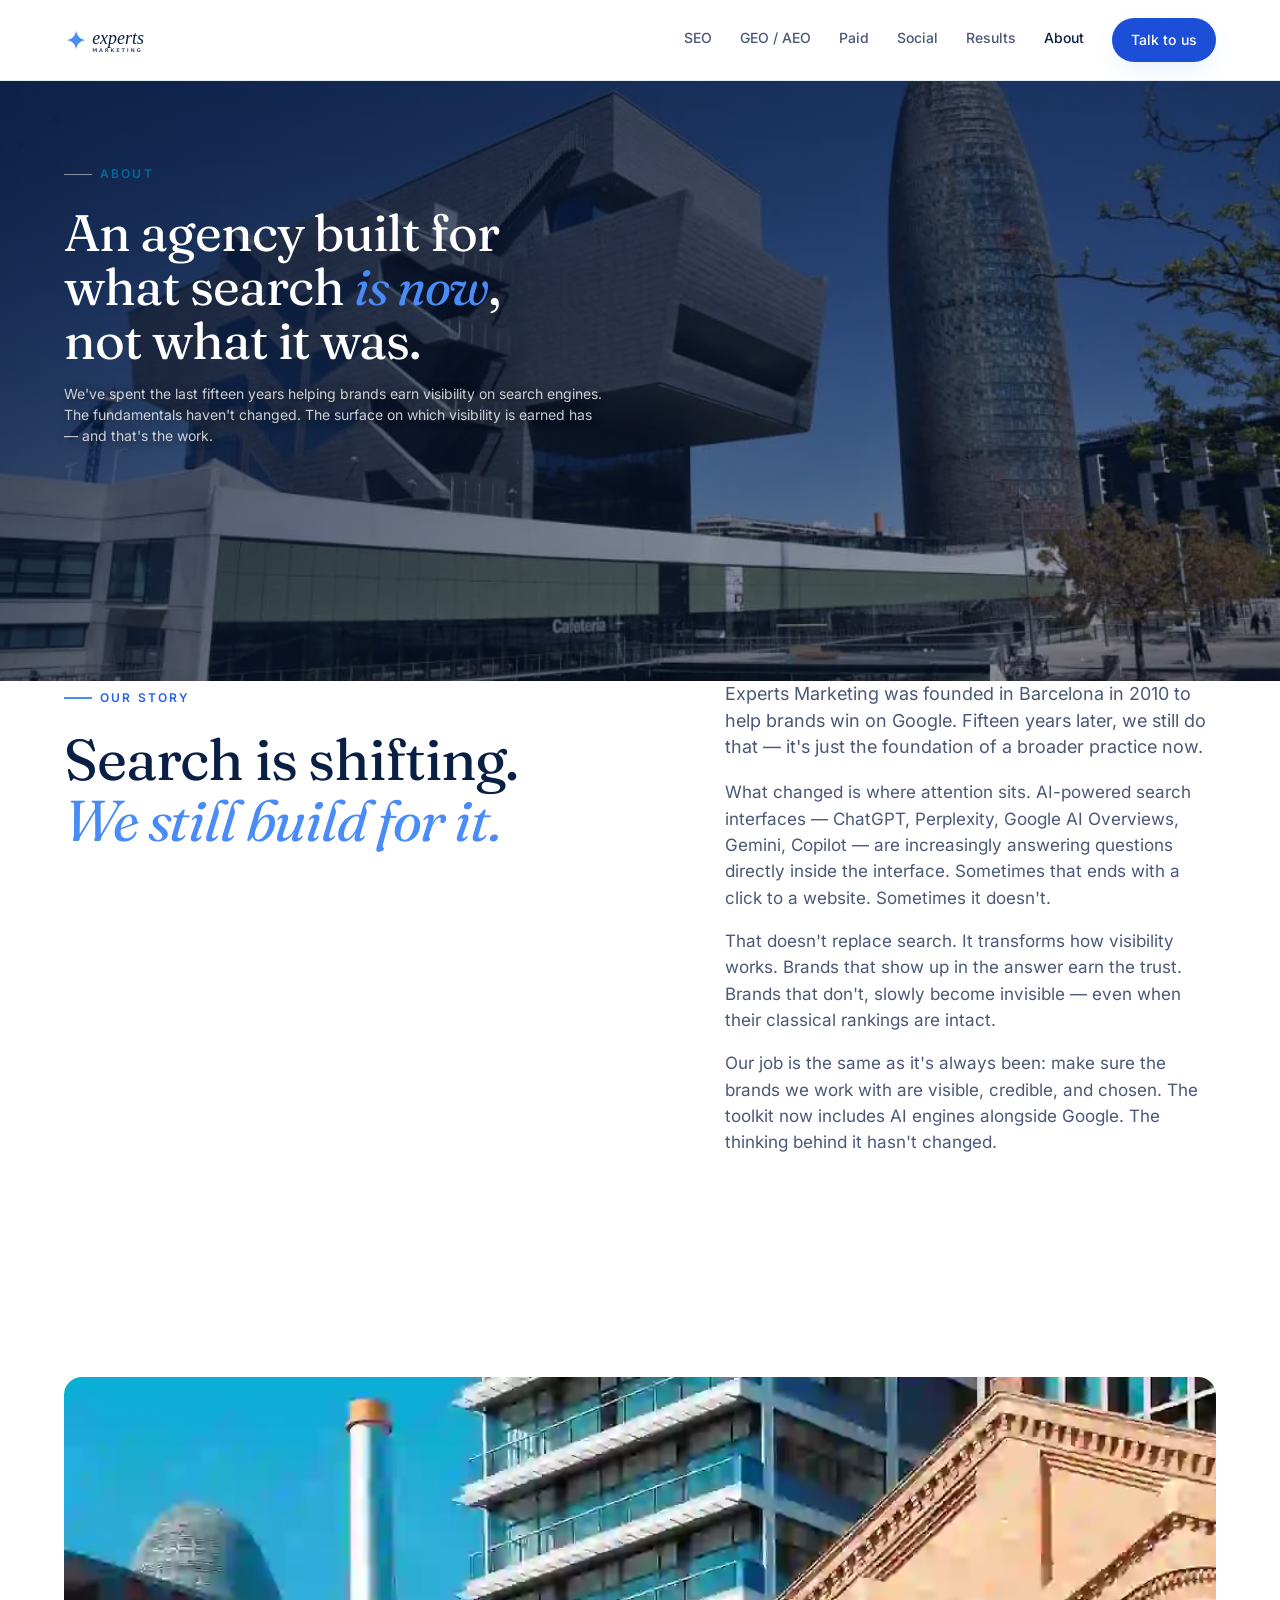
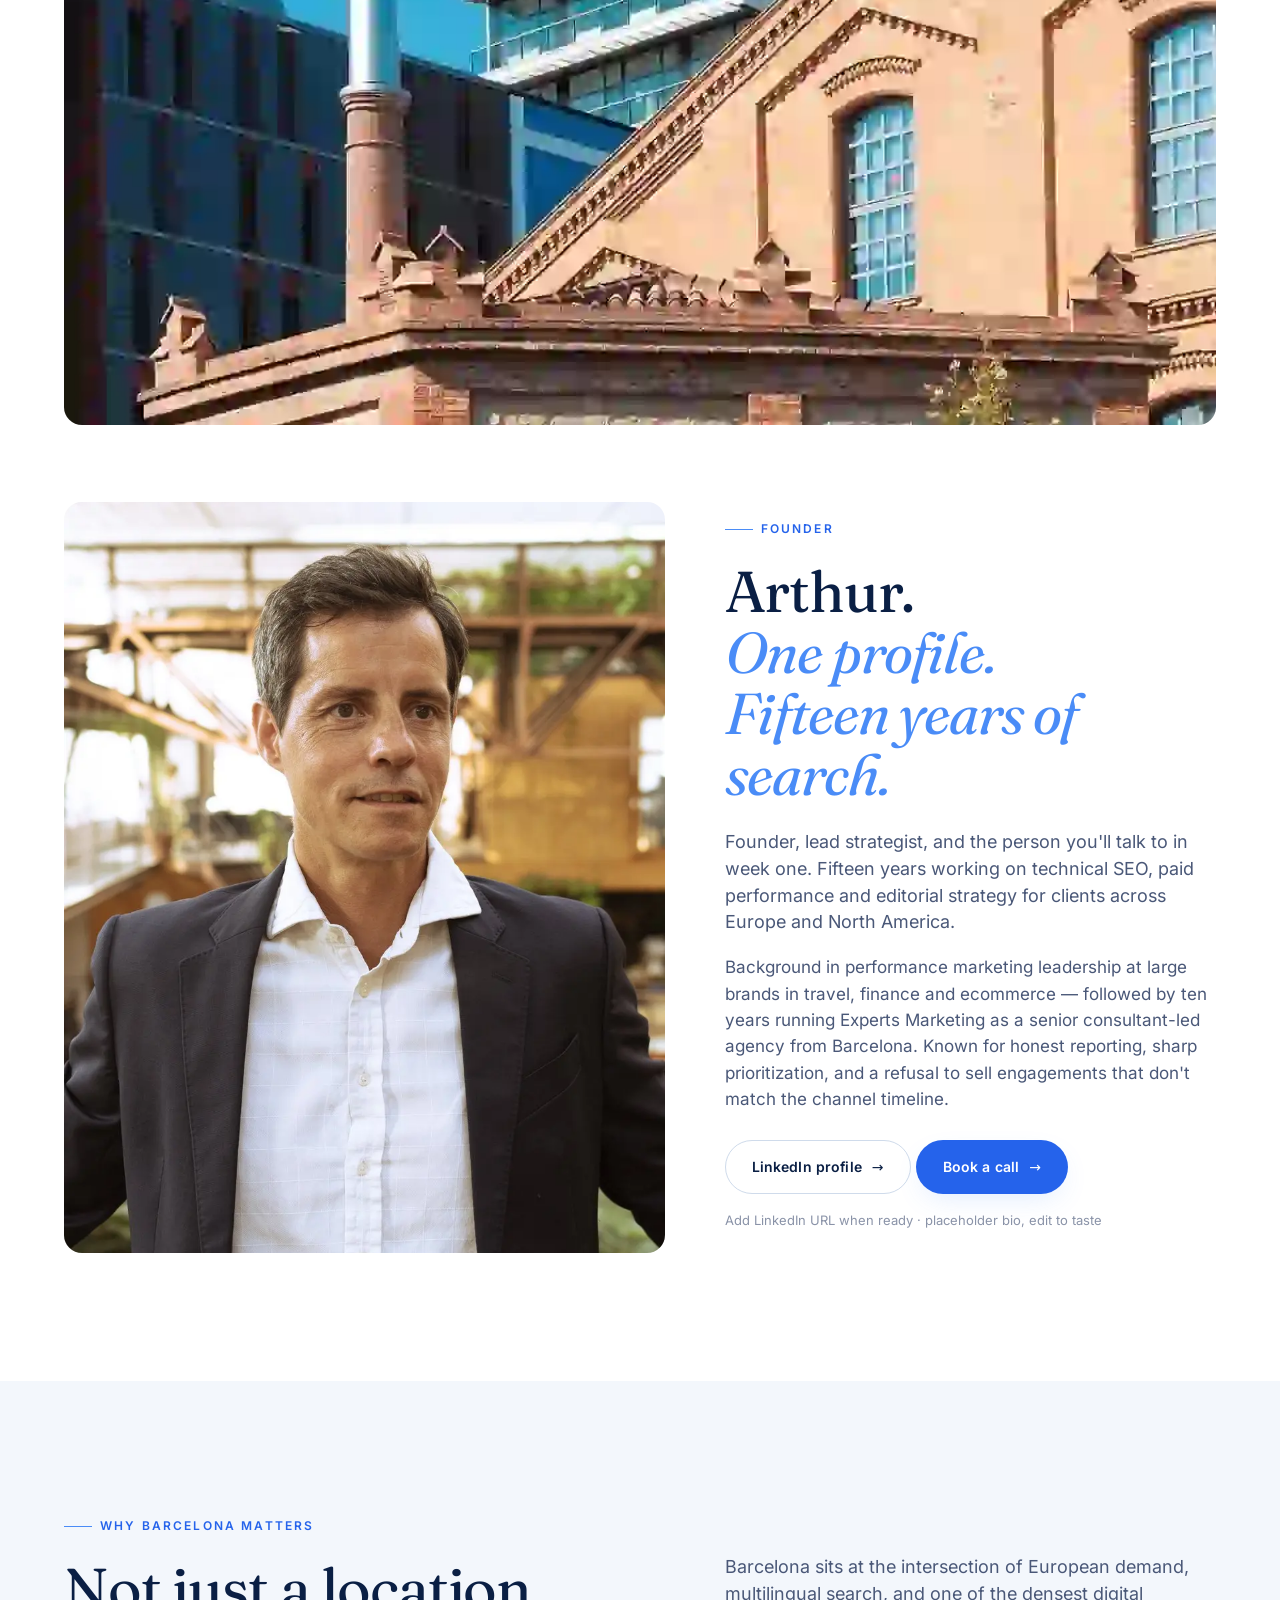
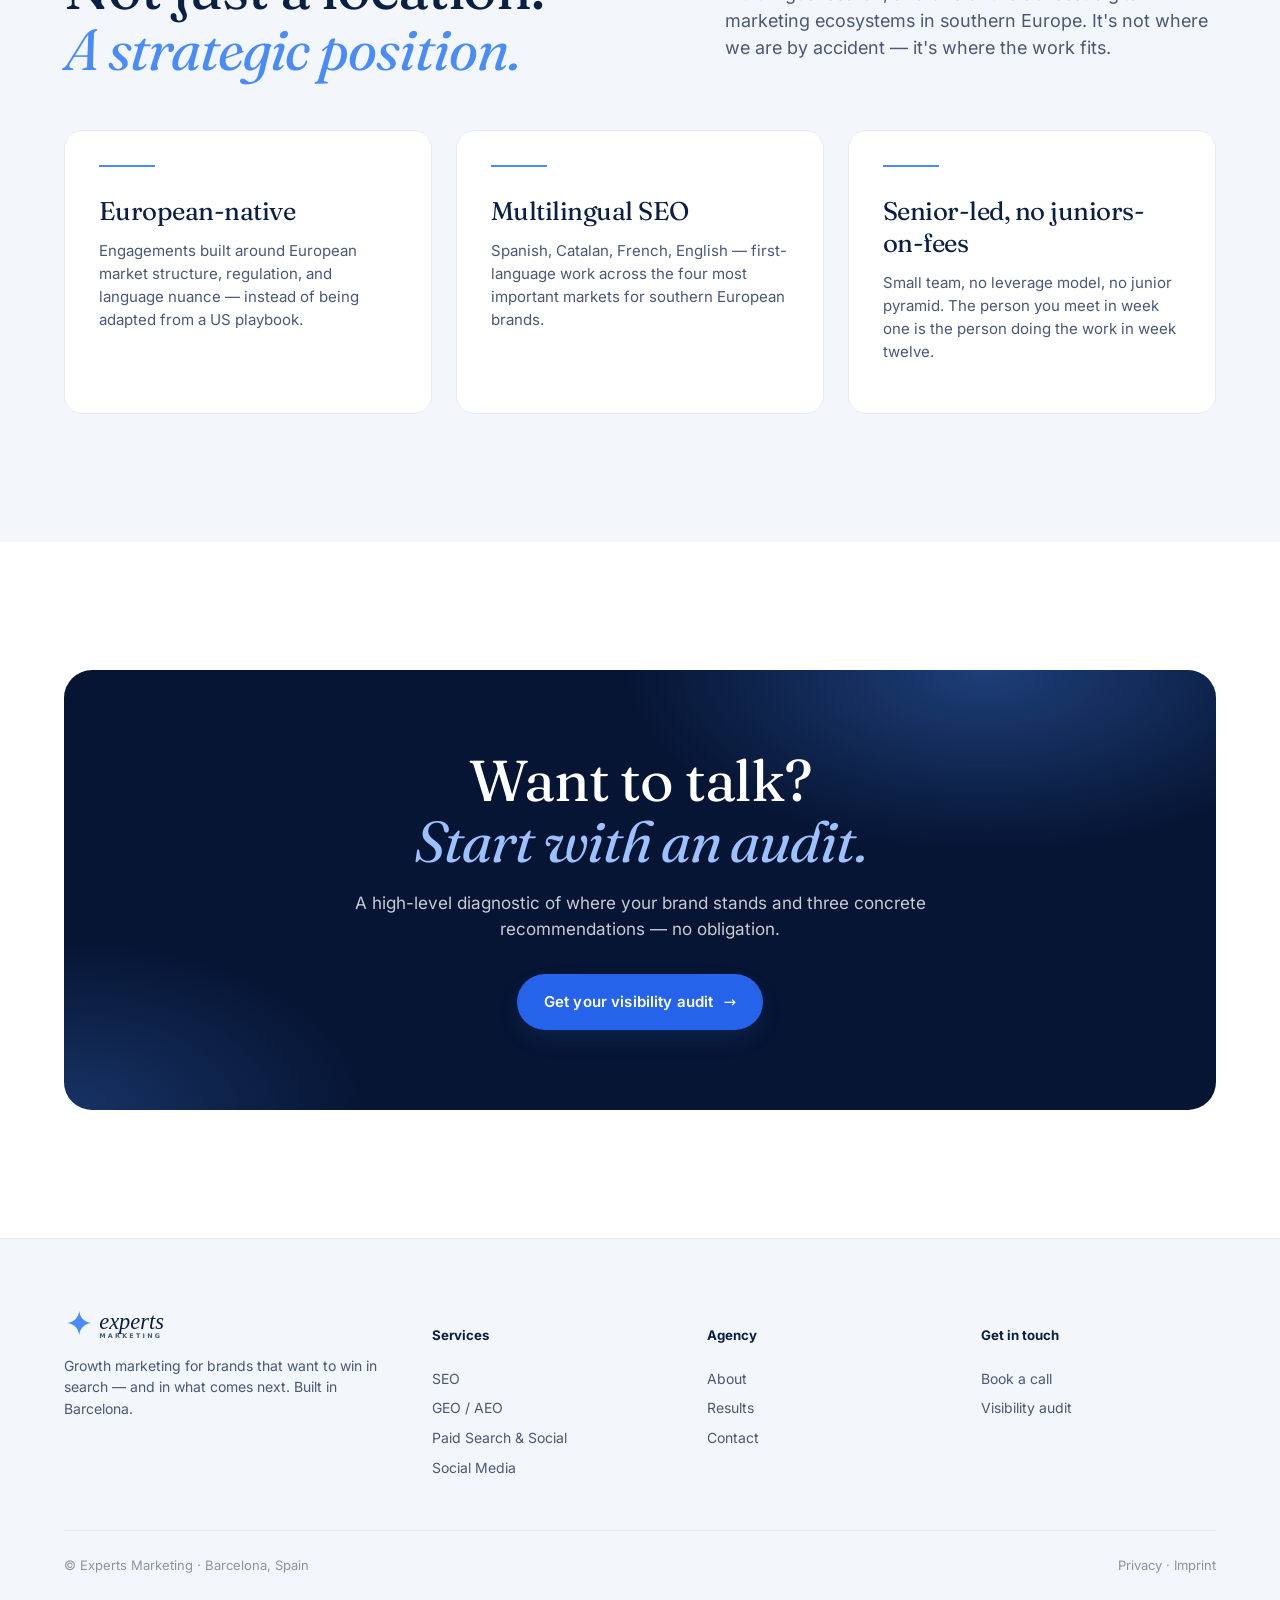
==== about.html @ d4be0384 "Initial static website migration from Plesk" ====
<!doctype html>
<html lang="en">
<head>
  <meta charset="utf-8" />
  <meta name="viewport" content="width=device-width, initial-scale=1" />
  <link rel="icon" type="image/svg+xml" href="assets/images/favicon.svg" />
  <title>About — Experts Marketing</title>
  <meta name="description" content="An agency built for what search is now — not what it was. Built in Barcelona by Arthur." />
  <link rel="preconnect" href="https://fonts.googleapis.com">
  <link rel="preconnect" href="https://fonts.gstatic.com" crossorigin>
  <link href="https://fonts.googleapis.com/css2?family=Fraunces:ital,opsz,wght@0,9..144,400;0,9..144,500;0,9..144,600;1,9..144,400;1,9..144,500&family=Inter:wght@400;500;600;700&display=swap" rel="stylesheet">
  <link rel="stylesheet" href="assets/styles.css" />
</head>
<body>

  <header class="nav">
    <div class="nav-inner">
      <a class="nav-logo" href="index.html">
        <img src="assets/images/logo.svg" alt="Experts Marketing" />
      </a>
      <nav class="nav-links">
        <a href="services/seo.html">SEO</a>
        <a href="services/geo-aeo.html">GEO / AEO</a>
        <a href="services/paid-search-social.html">Paid</a>
        <a href="services/social-media.html">Social</a>
        <a href="results.html">Results</a>
        <a class="active" href="about.html">About</a>
        <a class="btn btn-primary nav-cta" href="contact.html">Talk to us</a>
      </nav>
      <button class="nav-burger" type="button"
              aria-label="Open menu" aria-expanded="false" aria-controls="mobile-menu">
        <span></span><span></span><span></span>
      </button>
    </div>
      <nav class="nav-mobile" id="mobile-menu" aria-label="Mobile navigation"></nav>
  </header>

  <section class="hero hero-bg-museu">
    <div class="container">
      <span class="eyebrow">About</span>
      <h1>An agency built for<br/>what search <em>is now</em>,<br/>not what it was.</h1>
      <p class="lead">
        We've spent the last fifteen years helping brands earn visibility
        on search engines. The fundamentals haven't changed. The surface
        on which visibility is earned has — and that's the work.
      </p>
    </div>
  </section>

  <!-- STORY -->
  <section style="padding-top: 0;">
    <div class="container">
      <div class="two-col" style="align-items: start;">
        <div>
          <span class="eyebrow">Our story</span>
          <h2>Search is shifting.<br/><em>We still build for it.</em></h2>
        </div>
        <div>
          <p class="lead">
            Experts Marketing was founded in Barcelona in 2010 to help
            brands win on Google. Fifteen years later, we still do that —
            it's just the foundation of a broader practice now.
          </p>
          <p>
            What changed is where attention sits. AI-powered search
            interfaces — ChatGPT, Perplexity, Google AI Overviews,
            Gemini, Copilot — are increasingly answering questions
            directly inside the interface. Sometimes that ends with a
            click to a website. Sometimes it doesn't.
          </p>
          <p>
            That doesn't replace search. It transforms how visibility
            works. Brands that show up in the answer earn the trust.
            Brands that don't, slowly become invisible — even when their
            classical rankings are intact.
          </p>
          <p>
            Our job is the same as it's always been: make sure the brands
            we work with are visible, credible, and chosen. The toolkit
            now includes AI engines alongside Google. The thinking behind
            it hasn't changed.
          </p>
        </div>
      </div>
    </div>
  </section>

  <!-- IMAGE BREAK -->
  <section class="section-tight">
    <div class="container">
      <div class="img-block img-wide">
        <img src="assets/images/bcn-mix.webp" alt="Barcelona architecture" />
      </div>
    </div>
  </section>

  <!-- FOUNDER -->
  <section style="padding-top: 0;">
    <div class="container">
      <div class="two-col">
        <div class="img-block img-tall">
          <img src="assets/images/arthur-portrait.webp" alt="Arthur — Founder, Experts Marketing" />
        </div>
        <div>
          <span class="eyebrow">Founder</span>
          <h2>Arthur.<br/><em>One profile.<br/>Fifteen years of search.</em></h2>
          <p class="lead" style="margin-top: 24px;">
            Founder, lead strategist, and the person you'll talk to in
            week one. Fifteen years working on technical SEO, paid
            performance and editorial strategy for clients across Europe
            and North America.
          </p>
          <p>
            Background in performance marketing leadership at large brands
            in travel, finance and ecommerce — followed by ten years
            running Experts Marketing as a senior consultant-led agency
            from Barcelona. Known for honest reporting, sharp
            prioritization, and a refusal to sell engagements that don't
            match the channel timeline.
          </p>
          <div class="actions" style="margin-top: 28px;">
            <a class="btn btn-ghost btn-arrow" href="https://www.linkedin.com/company/experts-marketing" style="font-size: 14px;">LinkedIn profile</a>
            <a class="btn btn-primary btn-arrow" href="contact.html" style="font-size: 14px;">Book a call</a>
          </div>
          <p class="muted" style="font-size: 13px; margin-top: 16px;">
            Add LinkedIn URL when ready · placeholder bio, edit to taste
          </p>
        </div>
      </div>
    </div>
  </section>

  <!-- BARCELONA -->
  <section style="background: var(--bg-alt);">
    <div class="container">
      <div class="two-col" style="margin-bottom: 50px; align-items: end;">
        <div>
          <span class="eyebrow">Why Barcelona matters</span>
          <h2>Not just a location.<br/><em>A strategic position.</em></h2>
        </div>
        <p class="lead">
          Barcelona sits at the intersection of European demand,
          multilingual search, and one of the densest digital marketing
          ecosystems in southern Europe. It's not where we are by accident
          — it's where the work fits.
        </p>
      </div>

      <div class="grid grid-3">
        <div class="card">
          <div class="accent-line"></div>
          <h3>European-native</h3>
          <p>Engagements built around European market structure, regulation, and language nuance — instead of being adapted from a US playbook.</p>
        </div>
        <div class="card">
          <div class="accent-line"></div>
          <h3>Multilingual SEO</h3>
          <p>Spanish, Catalan, French, English — first-language work across the four most important markets for southern European brands.</p>
        </div>
        <div class="card">
          <div class="accent-line"></div>
          <h3>Senior-led, no juniors-on-fees</h3>
          <p>Small team, no leverage model, no junior pyramid. The person you meet in week one is the person doing the work in week twelve.</p>
        </div>
      </div>
    </div>
  </section>

  <!-- CTA -->
  <section>
    <div class="container">
      <div class="banner">
        <h2>Want to talk?<br/><em>Start with an audit.</em></h2>
        <p>A high-level diagnostic of where your brand stands and three concrete recommendations — no obligation.</p>
        <a class="btn btn-primary btn-arrow" href="contact.html">Get your visibility audit</a>
      </div>
    </div>
  </section>

  <footer class="footer">
    <div class="container">
      <div class="footer-inner">
        <div class="brand">
          <img src="assets/images/logo.svg" alt="Experts Marketing" style="height: 40px; width: auto;" />
          <p>Growth marketing for brands that want to win in search — and in what comes next. Built in Barcelona.</p>
        </div>
        <div>
          <h5>Services</h5>
          <ul>
            <li><a href="services/seo.html">SEO</a></li>
            <li><a href="services/geo-aeo.html">GEO / AEO</a></li>
            <li><a href="services/paid-search-social.html">Paid Search &amp; Social</a></li>
            <li><a href="services/social-media.html">Social Media</a></li>
          </ul>
        </div>
        <div>
          <h5>Agency</h5>
          <ul>
            <li><a href="about.html">About</a></li>
            <li><a href="results.html">Results</a></li>
            <li><a href="contact.html">Contact</a></li>
          </ul>
        </div>
        <div>
          <h5>Get in touch</h5>
          <ul>
            <li><a href="contact.html">Book a call</a></li>
            <li><a href="contact.html">Visibility audit</a></li>
          </ul>
        </div>
      </div>
      <div class="legal">
        <span>© Experts Marketing · Barcelona, Spain</span>
        <span>Privacy · Imprint</span>
      </div>
    </div>
  </footer>

  <script>
  (function () {
    var nav    = document.querySelector('.nav');
    var burger = document.querySelector('.nav-burger');
    var menu   = document.getElementById('mobile-menu');
    if (!nav || !burger || !menu) return;

    document.querySelectorAll('.nav-links a').forEach(function (link) {
      menu.appendChild(link.cloneNode(true));
    });

    function setOpen(open) {
      burger.classList.toggle('is-open', open);
      menu.classList.toggle('is-open', open);
      burger.setAttribute('aria-expanded', open ? 'true' : 'false');
      burger.setAttribute('aria-label', open ? 'Close menu' : 'Open menu');
    }
    function isOpen() { return menu.classList.contains('is-open'); }

    burger.addEventListener('click', function (e) {
      e.stopPropagation();
      setOpen(!isOpen());
    });
    document.addEventListener('click', function (e) {
      if (isOpen() && !nav.contains(e.target)) setOpen(false);
    });
    document.addEventListener('keydown', function (e) {
      if (e.key === 'Escape' && isOpen()) { setOpen(false); burger.focus(); }
    });
    menu.addEventListener('click', function (e) {
      if (e.target.closest('a')) setOpen(false);
    });
    window.addEventListener('resize', function () {
      if (window.innerWidth > 760 && isOpen()) setOpen(false);
    });
  })();
  </script>
</body>
</html>
---- assets/styles.css ----
/* ============================================================
   Experts Marketing — design system
   White + light blue theme (AI Media Group inspired)
   ============================================================ */
/* fraunces-regular - latin */
@font-face {
  font-display: swap; /* Check https://developer.mozilla.org/en-US/docs/Web/CSS/@font-face/font-display for other options. */
  font-family: 'Fraunces';
  font-style: normal;
  font-weight: 400;
  src: url('fonts/fraunces-v38-latin-regular.woff2') format('woff2'); /* Chrome 36+, Opera 23+, Firefox 39+, Safari 12+, iOS 10+ */
}
/* fraunces-italic - latin */
@font-face {
  font-display: swap; /* Check https://developer.mozilla.org/en-US/docs/Web/CSS/@font-face/font-display for other options. */
  font-family: 'Fraunces';
  font-style: italic;
  font-weight: 400;
  src: url('fonts/fraunces-v38-latin-italic.woff2') format('woff2'); /* Chrome 36+, Opera 23+, Firefox 39+, Safari 12+, iOS 10+ */
}
/* fraunces-500 - latin */
@font-face {
  font-display: swap; /* Check https://developer.mozilla.org/en-US/docs/Web/CSS/@font-face/font-display for other options. */
  font-family: 'Fraunces';
  font-style: normal;
  font-weight: 500;
  src: url('fonts/fraunces-v38-latin-500.woff2') format('woff2'); /* Chrome 36+, Opera 23+, Firefox 39+, Safari 12+, iOS 10+ */
}
/* fraunces-500italic - latin */
@font-face {
  font-display: swap; /* Check https://developer.mozilla.org/en-US/docs/Web/CSS/@font-face/font-display for other options. */
  font-family: 'Fraunces';
  font-style: italic;
  font-weight: 500;
  src: url('fonts/fraunces-v38-latin-500italic.woff2') format('woff2'); /* Chrome 36+, Opera 23+, Firefox 39+, Safari 12+, iOS 10+ */
}
/* fraunces-600 - latin */
@font-face {
  font-display: swap; /* Check https://developer.mozilla.org/en-US/docs/Web/CSS/@font-face/font-display for other options. */
  font-family: 'Fraunces';
  font-style: normal;
  font-weight: 600;
  src: url('fonts/fraunces-v38-latin-600.woff2') format('woff2'); /* Chrome 36+, Opera 23+, Firefox 39+, Safari 12+, iOS 10+ */
}
/* fraunces-600italic - latin */
@font-face {
  font-display: swap; /* Check https://developer.mozilla.org/en-US/docs/Web/CSS/@font-face/font-display for other options. */
  font-family: 'Fraunces';
  font-style: italic;
  font-weight: 600;
  src: url('fonts/fraunces-v38-latin-600italic.woff2') format('woff2'); /* Chrome 36+, Opera 23+, Firefox 39+, Safari 12+, iOS 10+ */
}
/* inter-regular - latin */
@font-face {
  font-display: swap; /* Check https://developer.mozilla.org/en-US/docs/Web/CSS/@font-face/font-display for other options. */
  font-family: 'Inter';
  font-style: normal;
  font-weight: 400;
  src: url('fonts/inter-v20-latin-regular.woff2') format('woff2'); /* Chrome 36+, Opera 23+, Firefox 39+, Safari 12+, iOS 10+ */
}
/* inter-italic - latin */
@font-face {
  font-display: swap; /* Check https://developer.mozilla.org/en-US/docs/Web/CSS/@font-face/font-display for other options. */
  font-family: 'Inter';
  font-style: italic;
  font-weight: 400;
  src: url('fonts/inter-v20-latin-italic.woff2') format('woff2'); /* Chrome 36+, Opera 23+, Firefox 39+, Safari 12+, iOS 10+ */
}
/* inter-500 - latin */
@font-face {
  font-display: swap; /* Check https://developer.mozilla.org/en-US/docs/Web/CSS/@font-face/font-display for other options. */
  font-family: 'Inter';
  font-style: normal;
  font-weight: 500;
  src: url('fonts/inter-v20-latin-500.woff2') format('woff2'); /* Chrome 36+, Opera 23+, Firefox 39+, Safari 12+, iOS 10+ */
}
/* inter-500italic - latin */
@font-face {
  font-display: swap; /* Check https://developer.mozilla.org/en-US/docs/Web/CSS/@font-face/font-display for other options. */
  font-family: 'Inter';
  font-style: italic;
  font-weight: 500;
  src: url('fonts/inter-v20-latin-500italic.woff2') format('woff2'); /* Chrome 36+, Opera 23+, Firefox 39+, Safari 12+, iOS 10+ */
}
/* inter-600 - latin */
@font-face {
  font-display: swap; /* Check https://developer.mozilla.org/en-US/docs/Web/CSS/@font-face/font-display for other options. */
  font-family: 'Inter';
  font-style: normal;
  font-weight: 600;
  src: url('fonts/inter-v20-latin-600.woff2') format('woff2'); /* Chrome 36+, Opera 23+, Firefox 39+, Safari 12+, iOS 10+ */
}
/* inter-600italic - latin */
@font-face {
  font-display: swap; /* Check https://developer.mozilla.org/en-US/docs/Web/CSS/@font-face/font-display for other options. */
  font-family: 'Inter';
  font-style: italic;
  font-weight: 600;
  src: url('fonts/inter-v20-latin-600italic.woff2') format('woff2'); /* Chrome 36+, Opera 23+, Firefox 39+, Safari 12+, iOS 10+ */
}
/* inter-700 - latin */
@font-face {
  font-display: swap; /* Check https://developer.mozilla.org/en-US/docs/Web/CSS/@font-face/font-display for other options. */
  font-family: 'Inter';
  font-style: normal;
  font-weight: 700;
  src: url('fonts/inter-v20-latin-700.woff2') format('woff2'); /* Chrome 36+, Opera 23+, Firefox 39+, Safari 12+, iOS 10+ */
}
/* inter-700italic - latin */
@font-face {
  font-display: swap; /* Check https://developer.mozilla.org/en-US/docs/Web/CSS/@font-face/font-display for other options. */
  font-family: 'Inter';
  font-style: italic;
  font-weight: 700;
  src: url('fonts/inter-v20-latin-700italic.woff2') format('woff2'); /* Chrome 36+, Opera 23+, Firefox 39+, Safari 12+, iOS 10+ */
}
:root {
  /* Color */
  --bg:           #ffffff;
  --bg-alt:       #f3f7fc;
  --bg-soft:      #eaf2ff;
  --surface:      #ffffff;
  --ink:          #0a1f44;
  --ink-soft:     #4a5878;
  --ink-mute:     #8a93a8;
  --line:         #e6ecf3;
  --line-strong:  #cfdbeb;
  --accent:       #4a8cf7;
  --accent-deep:  #2563eb;
  --accent-soft:  #dbeafe;
  --accent-glow:  rgba(74, 140, 247, 0.18);
  --navy-card:    #0a1f44;
  --navy-deep:    #061534;

  /* Type */
  --font-sans: "Inter", -apple-system, BlinkMacSystemFont, "Segoe UI", system-ui, sans-serif;
  --font-serif: "Fraunces", "Cormorant Garamond", Georgia, serif;

  /* Layout */
  --max:        1280px;
  --pad:        clamp(20px, 5vw, 64px);
  --radius:     18px;
  --radius-sm:  10px;
  --radius-lg:  28px;
}

* { box-sizing: border-box; }
html, body { margin: 0; padding: 0; }
html { scroll-behavior: smooth; }
body {
  font-family: var(--font-sans);
  background: var(--bg);
  color: var(--ink);
  line-height: 1.55;
  -webkit-font-smoothing: antialiased;
  text-rendering: optimizeLegibility;
}
img { max-width: 100%; display: block; }
a { color: inherit; text-decoration: none; }
button { font: inherit; cursor: pointer; }

/* ---------- Type ---------- */
.display, h1, h2, h3 {
  font-family: var(--font-serif);
  font-weight: 400;
  letter-spacing: -0.02em;
  color: var(--ink);
  margin: 0;
}
h1 { font-size: clamp(44px, 7vw, 88px); line-height: 1.02; }
h2 { font-size: clamp(32px, 4.5vw, 60px); line-height: 1.06; }
h3 { font-size: clamp(20px, 2vw, 28px); line-height: 1.25; }
em, .italic { font-style: italic; }
h1 em, h2 em { color: var(--accent); }

p  { margin: 0 0 1em; color: var(--ink-soft); font-size: 17px; }
.lead { font-size: clamp(17px, 1.4vw, 21px); color: var(#ffffff); max-width: 60ch; line-height: 1.5; }

.eyebrow {
  display: inline-flex;
  align-items: center;
  gap: 8px;
  font-family: var(--font-sans);
  font-size: 12px;
  font-weight: 600;
  letter-spacing: 0.18em;
  text-transform: uppercase;
  color: var(--accent-deep);
  margin-bottom: 22px;
}
.eyebrow::before {
  content: "";
  display: inline-block;
  width: 28px;
  height: 1.5px;
  background: var(--accent);
}

/* ---------- Layout ---------- */
.container { max-width: var(--max); margin: 0 auto; padding: 0 var(--pad); }
section { padding: clamp(80px, 10vw, 140px) 0; }
.section-tight { padding: clamp(50px, 6vw, 90px) 0; }

.grid { display: grid; gap: 24px; }
.grid-2 { grid-template-columns: repeat(2, 1fr); }
.grid-3 { grid-template-columns: repeat(3, 1fr); }
.grid-4 { grid-template-columns: repeat(4, 1fr); }
@media (max-width: 900px) {
  .grid-2, .grid-3, .grid-4 { grid-template-columns: 1fr; }
}

/* ---------- Buttons ---------- */
.btn {
  display: inline-flex;
  align-items: center;
  gap: 10px;
  padding: 15px 26px;
  border-radius: 999px;
  font-weight: 600;
  font-size: 15px;
  letter-spacing: 0.01em;
  border: 1px solid transparent;
  transition: transform .15s ease, box-shadow .2s ease, background .2s ease, color .2s ease, border-color .2s ease;
}
.btn-primary {
  background: var(--accent-deep); /* #2563eb — contrast 5.1:1 on white, WCAG AA ✓ */
  color: #fff;
  box-shadow: 0 10px 28px -8px var(--accent-glow);
}
.btn-primary:hover {
  background: var(--accent-deep);
  transform: translateY(-1px);
  box-shadow: 0 14px 36px -10px rgba(37, 99, 235, .35);
}
.btn-ghost {
  background: transparent;
  color: var(--ink);
  border-color: var(--line-strong);
}
.btn-ghost:hover {
  border-color: var(--ink);
  background: var(--ink);
  color: #fff;
}
.btn-arrow::after {
  content: "→";
  font-weight: 400;
  transition: transform .2s ease;
}
.btn-arrow:hover::after { transform: translateX(3px); }

/* ---------- Nav ---------- */
.nav {
  position: sticky; top: 0; z-index: 50;
  backdrop-filter: blur(14px);
  background: rgba(255, 255, 255, 0.85);
  border-bottom: 1px solid var(--line);
}
.nav-inner {
  display: flex; align-items: center; justify-content: space-between;
  max-width: var(--max); margin: 0 auto; padding: 18px var(--pad);
}
.nav-logo { display: flex; align-items: center; gap: 10px; }
.nav-logo img { height: 32px; width: auto; }
.nav-links { display: flex; gap: 28px; align-items: center; }
.nav-links a {
  font-size: 14px; font-weight: 500; color: var(--ink-soft);
  transition: color .15s ease;
}
.nav-links a:hover, .nav-links a.active { color: var(--ink); }
.nav-cta { padding: 10px 18px; font-size: 14px; }
@media (max-width: 760px) {
  .nav-links a:not(.nav-cta) { display: none; }
}

/* ---------- Hero ---------- */
.hero {
  padding: clamp(90px, 12vw, 170px) 0 clamp(70px, 9vw, 120px);
  position: relative;
  overflow: hidden;
  min-height: 600px;
}

/* Carosello: stack di slide in assoluto dietro il testo */
.hero-carousel {
  position: absolute;
  inset: 0;
  z-index: 0;
}

.hero-carousel-track {
  position: absolute;
  inset: 0;
  width: 100%;
  height: 100%;
}

.hero-slide {
  position: absolute;
  inset: 0;
  width: 100%;
  height: 100%;
  background-size: cover;
  background-position: center;
  opacity: 0;
  animation: heroFade 20s infinite;
  will-change: opacity;
}

.hero-slide:nth-child(1) { animation-delay: 0s; }
.hero-slide:nth-child(2) { animation-delay: 4s; }
.hero-slide:nth-child(3) { animation-delay: 8s; }
.hero-slide:nth-child(4) { animation-delay: 12s; }
.hero-slide:nth-child(5) { animation-delay: 16s; }

@keyframes heroFade {
  0%   { opacity: 0; }
  5%   { opacity: 1; }
  20%  { opacity: 1; }
  25%  { opacity: 0; }
  100% { opacity: 0; }
}

/* Overlay scuro per leggibilità */
.hero-overlay {
  position: absolute;
  inset: 0;
  background: linear-gradient(
    135deg,
    rgba(6, 21, 52, 0.78) 0%,
    rgba(6, 21, 52, 0.50) 55%,
    rgba(6, 21, 52, 0.35) 100%
  );
}

/* Testo sopra il carosello */
.hero > .container {
  position: relative;
  z-index: 1;
}

/* Colori testo su sfondo scuro */
.hero .eyebrow {
  color: rgba(255, 255, 255, 0.70);
}
.hero .eyebrow::before {
  background: rgba(255, 255, 255, 0.50);
}
.hero h1 {
  color: #fff;
}
.hero h1 em {
  color: var(--accent);
}
.hero .lead {
  color: rgb(255, 255, 255);
  margin-top: 30px;
  font-size: 22px;
  text-shadow: 0 1px 8px rgba(0, 0, 0, 0.55);
}
.hero .actions {
  margin-top: 44px;
  display: flex;
  gap: 14px;
  flex-wrap: wrap;
}

/* btn-ghost adattato per sfondo scuro */
.hero .btn-ghost {
  color: #fff;
  border-color: rgba(255, 255, 255, 0.45);
}
.hero .btn-ghost:hover {
  background: #fff;
  color: var(--ink);
  border-color: #fff;
}

.hero-meta {
  display: flex;
  gap: 22px;
  margin-top: 64px;
  font-size: 15px;
  color: #ffffff;
  letter-spacing: .04em;
  flex-wrap: wrap;
}
.hero-meta a {
  color: inherit;
  text-decoration: none;
  opacity: 2;
  transition: opacity .2s;
}
.hero-meta a:hover { opacity: 1; }

/* ---------- Cards ---------- */
.card {
  background: var(--surface);
  border: 1px solid var(--line);
  border-radius: var(--radius);
  padding: 34px;
  transition: border-color .2s ease, transform .2s ease, box-shadow .2s ease;
}
.card:hover {
  border-color: var(--accent);
  box-shadow: 0 22px 50px -28px var(--accent-glow);
  transform: translateY(-2px);
}
.card h3 { margin-bottom: 12px; }
.card p { font-size: 15px; }

.service-card {
  display: flex; flex-direction: column;
  min-height: 280px;
  position: relative;
}
.service-card .num {
  font-family: var(--font-serif);
  font-style: italic;
  color: var(--accent);
  font-size: 18px;
  margin-bottom: 16px;
}
.service-card ul {
  list-style: none; padding: 0; margin: 16px 0 24px;
  font-size: 14px; color: var(--ink-soft);
}
.service-card ul li {
  padding: 7px 0;
  border-top: 1px solid var(--line);
}
.service-card ul li:first-child { border-top: 0; }
.service-card .cta {
  margin-top: auto;
  font-weight: 600;
  font-size: 14px;
  color: var(--accent-deep);
  display: inline-flex; align-items: center; gap: 8px;
}
.service-card .cta::after {
  content: "→"; transition: transform .2s ease;
}
.service-card:hover .cta::after { transform: translateX(4px); }

/* ---------- KPI ---------- */
.kpi-grid {
  display: grid; grid-template-columns: repeat(3, 1fr);
  gap: 0;
  background: var(--surface);
  border: 1px solid var(--line);
  border-radius: var(--radius);
  overflow: hidden;
  box-shadow: 0 18px 50px -32px rgba(10, 31, 68, .12);
}
.kpi-grid.cols-3 { grid-template-columns: repeat(3, 1fr); }
@media (max-width: 700px) {
  .kpi-grid, .kpi-grid.cols-3 { grid-template-columns: 1fr; }
}
.kpi {
  padding: 48px 38px;
  border-right: 1px solid var(--line);
  background: linear-gradient(180deg, #fbfdff 0%, #ffffff 100%);
}
.kpi:last-child { border-right: 0; }
@media (max-width: 700px) {
  .kpi { border-right: 0; border-bottom: 1px solid var(--line); }
  .kpi:last-child { border-bottom: 0; }
}
.kpi .num {
  font-family: var(--font-serif);
  font-size: clamp(52px, 6.5vw, 84px);
  color: var(--accent);
  line-height: 1;
  font-style: italic;
  font-weight: 500;
}
.kpi .label {
  margin-top: 16px;
  font-size: 12px; letter-spacing: .16em; text-transform: uppercase;
  color: var(--ink-mute); font-weight: 600;
}
.kpi .desc { margin-top: 14px; font-size: 15px; color: var(--ink-soft); }

/* ---------- Logos strip ---------- */
.logos {
  border-top: 1px solid var(--line);
  border-bottom: 1px solid var(--line);
  padding: 40px 0;
  background: var(--bg-alt);
}
.logos-grid {
  display: flex;
  flex-wrap: nowrap;
  align-items: center;
  justify-content: center;
  gap: 32px 32px;
}
@media (max-width: 900px) {
  .logos-grid { flex-wrap: wrap; }
}
.logo-mark {
  font-family: var(--font-sans);
  font-weight: 700;
  letter-spacing: .04em;
  font-size: 18px;
  color: var(--ink-soft);
  text-align: center;
  padding: 6px 0;
  opacity: .7;
  transition: opacity .2s ease, color .2s ease;
}
.logo-mark:hover { opacity: 1; color: var(--ink); }
@media (max-width: 560px) { .logos-grid { gap: 20px 28px; } }

/* ---------- Image blocks ---------- */
.img-block {
  border-radius: var(--radius);
  overflow: hidden;
  background: var(--bg-alt);
  position: relative;
}
.img-block img {
  width: 100%; height: 100%;
  object-fit: cover;
  display: block;
}
.img-tall { aspect-ratio: 4 / 5; }
.img-wide { aspect-ratio: 16 / 9; }
.img-square { aspect-ratio: 1 / 1; }

/* ---------- Two-column with image ---------- */
.two-col {
  display: grid;
  grid-template-columns: 1.1fr 0.9fr;
  gap: 60px;
  align-items: center;
}
@media (max-width: 900px) { .two-col { grid-template-columns: 1fr; gap: 40px; } }

/* ---------- Testimonial ---------- */
.testimonial {
  background: var(--surface);
  border: 1px solid var(--line);
  border-radius: var(--radius);
  padding: 36px;
  position: relative;
}
.testimonial::before {
  content: "\201C";
  position: absolute;
  top: 8px;
  left: 24px;
  font-family: var(--font-serif);
  font-size: 80px;
  line-height: 1;
  color: var(--accent-soft);
  font-style: italic;
}
.testimonial blockquote {
  position: relative;
  font-family: var(--font-serif);
  font-size: 22px;
  line-height: 1.4;
  color: var(--ink);
  margin: 16px 0 22px;
  font-style: italic;
}
.testimonial cite {
  display: block;
  font-style: normal;
  font-size: 14px;
  color: var(--ink-mute);
  font-weight: 500;
}
.testimonial cite strong { color: var(--ink); font-weight: 600; }

/* ---------- CTA banner ---------- */
.banner {
  background: var(--navy-deep);
  color: #fff;
  border-radius: var(--radius-lg);
  padding: clamp(48px, 7vw, 80px);
  text-align: center;
  position: relative;
  overflow: hidden;
}
.banner::before {
  content: "";
  position: absolute;
  inset: 0;
  background:
    radial-gradient(600px 300px at 80% 0%, rgba(74, 140, 247, .35) 0%, transparent 60%),
    radial-gradient(500px 280px at 0% 100%, rgba(74, 140, 247, .25) 0%, transparent 60%);
  pointer-events: none;
}
.banner > * { position: relative; }
.banner h2 { color: #fff; }
.banner h2 em { color: #9cc1ff; }
.banner .eyebrow { color: #9cc1ff; }
.banner .eyebrow::before { background: #9cc1ff; }
.banner p { color: rgba(255,255,255,.78); margin: 18px auto 32px; max-width: 56ch; }

/* ---------- FAQ ---------- */
.faq details {
  border-top: 1px solid var(--line);
  padding: 26px 0;
}
.faq details:last-child { border-bottom: 1px solid var(--line); }
.faq summary {
  cursor: pointer;
  font-family: var(--font-serif);
  font-size: 22px;
  list-style: none;
  display: flex; justify-content: space-between; align-items: center;
  color: var(--ink);
  gap: 24px;
}
.faq summary::-webkit-details-marker { display: none; }
.faq summary::after {
  content: "+";
  font-family: var(--font-sans);
  font-size: 24px;
  color: var(--accent);
  transition: transform .2s ease;
  flex-shrink: 0;
}
.faq details[open] summary::after { transform: rotate(45deg); }
.faq details p {
  margin-top: 16px;
  font-size: 16px;
  max-width: 70ch;
}

/* ---------- Form ---------- */
.form { display: flex; flex-direction: column; gap: 20px; }
.form .row { display: grid; grid-template-columns: 1fr 1fr; gap: 16px; }
@media (max-width: 700px) { .form .row { grid-template-columns: 1fr; } }
.form label {
  font-size: 12px; font-weight: 600; text-transform: uppercase;
  letter-spacing: .14em; color: var(--ink-mute);
  margin-bottom: 6px; display: block;
}
.form input, .form select, .form textarea {
  font: inherit;
  width: 100%;
  background: var(--bg-alt);
  border: 1px solid var(--line);
  border-radius: var(--radius-sm);
  padding: 14px 16px;
  color: var(--ink);
  transition: border-color .15s ease, background .15s ease, box-shadow .15s ease;
}
.form input:focus, .form select:focus, .form textarea:focus {
  outline: 0;
  background: #fff;
  border-color: var(--accent);
  box-shadow: 0 0 0 4px var(--accent-glow);
}
.form textarea { min-height: 130px; resize: vertical; }

/* ---------- Process steps ---------- */
.steps { display: grid; gap: 24px; grid-template-columns: repeat(3, 1fr); }
@media (max-width: 900px) { .steps { grid-template-columns: 1fr; } }
.step {
  background: var(--surface);
  border: 1px solid var(--line);
  border-radius: var(--radius);
  padding: 30px;
  position: relative;
  transition: border-color .2s ease, box-shadow .2s ease;
}
.step:hover { border-color: var(--accent); box-shadow: 0 22px 50px -28px var(--accent-glow); }
.step .step-num {
  font-family: var(--font-serif);
  font-style: italic;
  font-size: 20px;
  color: var(--accent);
  margin-bottom: 12px;
}
.step h3 {
  font-family: var(--font-serif);
  font-size: 22px;
  font-weight: 400;
  margin: 0 0 10px;
  letter-spacing: -0.01em;
}
.step p { font-size: 15px; margin: 0; }

/* ---------- Footer ---------- */
.footer {
  border-top: 1px solid var(--line);
  padding: 64px 0 40px;
  margin-top: 0;
  background: var(--bg-alt);
}
.footer-inner {
  display: grid;
  grid-template-columns: 1.4fr 1fr 1fr 1fr;
  gap: 40px;
  margin-bottom: 44px;
}
@media (max-width: 800px) { .footer-inner { grid-template-columns: 1fr 1fr; } }
.footer h3 {
  font-family: var(--font-sans);
  font-size: 12px;
  letter-spacing: .14em;
  text-transform: uppercase;
  color: var(--ink-mute);
  margin: 0 0 16px;
  font-weight: 600;
}
.footer ul { list-style: none; padding: 0; margin: 0; }
.footer ul li { margin-bottom: 8px; font-size: 14px; }
.footer ul li a { color: var(--ink-soft); transition: color .15s ease; }
.footer ul li a:hover { color: var(--accent-deep); }
.footer .brand p { font-size: 14px; max-width: 36ch; margin-top: 12px; }
.footer .legal {
  border-top: 1px solid var(--line);
  padding-top: 24px;
  display: flex; justify-content: space-between; align-items: center;
  font-size: 13px; color: var(--ink-mute);
}
@media (max-width: 600px) { .footer .legal { flex-direction: column; gap: 8px; } }

/* ---------- Decorative accents ---------- */
.accent-line {
  width: 56px; height: 2px; background: var(--accent);
  margin-bottom: 28px;
}
.tag {
  display: inline-block;
  font-size: 12px;
  font-weight: 600;
  letter-spacing: .08em;
  text-transform: uppercase;
  color: var(--accent-deep);
  background: var(--accent-soft);
  padding: 6px 12px;
  border-radius: 999px;
}

/* ---------- Compare table ---------- */
.compare {
  width: 100%; border-collapse: collapse;
  background: var(--surface);
  border: 1px solid var(--line);
  border-radius: var(--radius);
  overflow: hidden;
  font-size: 15px;
}
.compare th, .compare td {
  padding: 18px 22px;
  text-align: left;
  border-bottom: 1px solid var(--line);
}
.compare th {
  background: var(--bg-alt);
  font-weight: 600;
  font-size: 13px;
  letter-spacing: .08em;
  text-transform: uppercase;
  color: var(--ink-mute);
}
.compare tr:last-child td { border-bottom: 0; }
.compare td:first-child { font-weight: 500; color: var(--ink); }

/* ---------- Section variants ---------- */
.bg-soft { background: var(--bg-alt); }
.bg-blue { background: var(--accent-soft); }

/* ---------- Utility ---------- */
.text-center { text-align: center; }
.muted { color: var(--ink-mute); }
.spacer-sm { height: 24px; }
.spacer { height: 48px; }
.spacer-lg { height: 80px; }

/* ---------- Nav hover underline ---------- */
.nav-links a:not(.btn) {
  padding-bottom: 3px;
  border-bottom: 2px solid transparent;
  transition: color .2s, border-color .2s;
}
.nav-links a:not(.btn):hover {
  border-bottom-color: currentColor;
}

/* ---------- Logos label ---------- */
.logos-label {
  text-align: center;
  font-size: 12px;
  font-weight: 600;
  letter-spacing: .14em;
  text-transform: uppercase;
  opacity: .55;
  margin-bottom: 1.5rem;
}

/* ---------- Service card result tag ---------- */
.service-card .result {
  display: block;
  font-size: 14px;
  font-style: italic;
  opacity: .65;
  margin-top: 8px;
  margin-bottom: 4px;
}

/* ---------- KPI link ---------- */
.kpi-link {
  display: inline-block;
  margin-top: 12px;
  font-size: 13px;
  font-weight: 600;
  color: var(--accent);
  text-decoration: none;
}
.kpi-link:hover { text-decoration: underline; }

/* ---------- Footer LinkedIn link ---------- */
.footer-linkedin {
  display: inline-flex;
  align-items: center;
  gap: 6px;
  font-size: 13px;
  opacity: .65;
  text-decoration: none;
  color: inherit;
  margin-top: 10px;
  transition: opacity .2s;
}
.footer-linkedin:hover { opacity: 1; }

/* ---------- Footer legal links ---------- */
.footer .legal a {
  color: inherit;
  text-decoration: none;
  opacity: .6;
  transition: opacity .2s;
}
.footer .legal a:hover { opacity: 1; }
/* ---------- Page hero backgrounds ---------- */
.hero-bg-towers    { background-image: url('images/bcn-towers.webp'); }
.hero-bg-skyscrapers { background-image: url('images/bcn-skyscrapers.webp'); }
.hero-bg-encants   { background-image: url('images/bcn-encants.webp'); }
.hero-bg-mix       { background-image: url('images/bcn-mix.webp'); }
.hero-bg-museu     { background-image: url('images/bcn-museu-disseny.webp'); }

.hero-bg-towers,
.hero-bg-skyscrapers,
.hero-bg-encants,
.hero-bg-mix,
.hero-bg-museu {
  background-size: cover;
  background-position: center;
  background-repeat: no-repeat;
  position: relative;
}

.hero-bg-towers::before,
.hero-bg-skyscrapers::before,
.hero-bg-encants::before,
.hero-bg-mix::before,
.hero-bg-museu::before {
  content: "";
  position: absolute;
  inset: 0;
  background: linear-gradient(
    135deg,
    rgba(6, 21, 52, 0.78) 0%,
    rgba(6, 21, 52, 0.50) 55%,
    rgba(6, 21, 52, 0.35) 100%
  );
  z-index: 0;
}

.hero-bg-towers > .container,
.hero-bg-skyscrapers > .container,
.hero-bg-encants > .container,
.hero-bg-mix > .container,
.hero-bg-museu > .container {
  position: relative;
  z-index: 1;
}

.hero-bg-towers h1, .hero-bg-skyscrapers h1,
.hero-bg-encants h1, .hero-bg-mix h1, .hero-bg-museu h1 { color: #fff; }

.hero-bg-towers h1 em, .hero-bg-skyscrapers h1 em,
.hero-bg-encants h1 em, .hero-bg-mix h1 em, .hero-bg-museu h1 em { color: var(--accent); }

.hero-bg-towers .eyebrow, .hero-bg-skyscrapers .eyebrow,
.hero-bg-encants .eyebrow, .hero-bg-mix .eyebrow, .hero-bg-museu .eyebrow { color: rgba(255,255,255,0.70); }

.hero-bg-towers .eyebrow::before, .hero-bg-skyscrapers .eyebrow::before,
.hero-bg-encants .eyebrow::before, .hero-bg-mix .eyebrow::before, .hero-bg-museu .eyebrow::before { background: rgba(255,255,255,0.50); }

.hero-bg-towers .lead, .hero-bg-skyscrapers .lead,
.hero-bg-encants .lead, .hero-bg-mix .lead, .hero-bg-museu .lead { color: rgba(255,255,255,0.78); }

.hero-bg-towers .btn-ghost, .hero-bg-skyscrapers .btn-ghost,
.hero-bg-encants .btn-ghost, .hero-bg-mix .btn-ghost, .hero-bg-museu .btn-ghost {
  color: #fff;
  border-color: rgba(255,255,255,0.45);
}
/* ---------- Mobile hamburger menu ---------- */
.nav-burger {
  display: none;
  width: 40px; height: 40px;
  margin-left: 12px;
  background: none; border: 0; cursor: pointer;
  flex-direction: column; justify-content: center; align-items: center; gap: 5px;
}
.nav-burger span {
  display: block; width: 22px; height: 2px; border-radius: 2px;
  background: var(--ink);
  transition: transform .3s ease, opacity .2s ease;
}
.nav-burger.is-open span:nth-child(1) { transform: translateY(7px) rotate(45deg); }
.nav-burger.is-open span:nth-child(2) { opacity: 0; }
.nav-burger.is-open span:nth-child(3) { transform: translateY(-7px) rotate(-45deg); }

.nav-mobile {
  display: none;
  overflow: hidden;
  max-height: 0; visibility: hidden;
  background: rgba(255, 255, 255, .97);
  border-top: 1px solid transparent;
  transition: max-height .35s ease, visibility .35s;
}
.nav-mobile.is-open {
  max-height: 440px; visibility: visible;
  border-top-color: var(--line);
}
.nav-mobile a {
  display: block;
  padding: 14px var(--pad);
  font-size: 15px; font-weight: 500;
  color: var(--ink);
  border-bottom: 1px solid var(--line);
  transition: color .15s ease;
}
.nav-mobile a:hover { color: var(--accent); }
.nav-mobile .nav-cta {
  display: inline-flex;
  margin: 16px var(--pad) 20px;
  border-bottom: none;
  color: #fff;
}
.nav-mobile .nav-cta:hover { color: #fff; }

@media (max-width: 760px) {
  .nav-burger { display: flex; }
  .nav-mobile { display: block; }
}
@media (prefers-reduced-motion: reduce) {
  .nav-burger span, .nav-mobile { transition: none; }
}

/* ============================================================
   Client logos — full color, uniform 32px height
   ============================================================ */
.logos-grid .logo-mark {
  height: 40px;
  width: auto;
  max-width: 100%;
  object-fit: contain;
  display: block;
  margin: 0 auto;
  padding: 0;
  background: transparent;
  filter: none;
  opacity: 0.85;
  transition: opacity 0.2s ease;
}
.logos-grid .logo-mark:hover {
  filter: none;
  opacity: 1;
}

/* ============================================================
   Hero glassmorphism box — compact desktop fit (v2)
   ============================================================ */
.hero {
  min-height: 600px;
  padding: clamp(40px, 6vw, 80px) 0 clamp(30px, 4vw, 60px);
}
.hero h1 {
  font-size: clamp(30px, 4vw, 54px);
  line-height: 1.05;
  margin-bottom: 12px;
}
.hero .lead {
  font-size: clamp(14px, 1vw, 16px);
  margin-top: 16px;
  margin-bottom: 0;
}
.hero .actions {
  margin-top: 24px;
}
.hero-meta {
  margin-top: 28px;
}

.hero-glass {
  background: rgba(6, 21, 52, 0.55);
  -webkit-backdrop-filter: blur(12px);
  backdrop-filter: blur(12px);
  border-radius: 16px;
  border: 1px solid rgba(255, 255, 255, 0.08);
  max-width: 820px;
  width: auto;
  padding: 28px 40px;
}
@media (max-width: 760px) {
  .hero-glass { padding: 32px 28px; }
}

/* ============================================================
   Mobile service links — always 2 per line
   ============================================================ */
@media (max-width: 760px) {
  .hero-meta {
    display: grid;
    grid-template-columns: 1fr 1fr;
    gap: 12px 8px;
  }
}
/* Fix Contrasto per Accessibilità 100/100 */
.btn-primary.nav-cta, .nav-mobile .nav-cta {
  background-color: #1d4ed8 !important; /* Un blu più intenso che stacca meglio sul bianco/chiaro */
  color: #ffffff !important;
}
.hero .eyebrow {
  color: #0369a1 !important; /* Un azzurro scuro che si legge perfettamente sullo sfondo della hero */
}
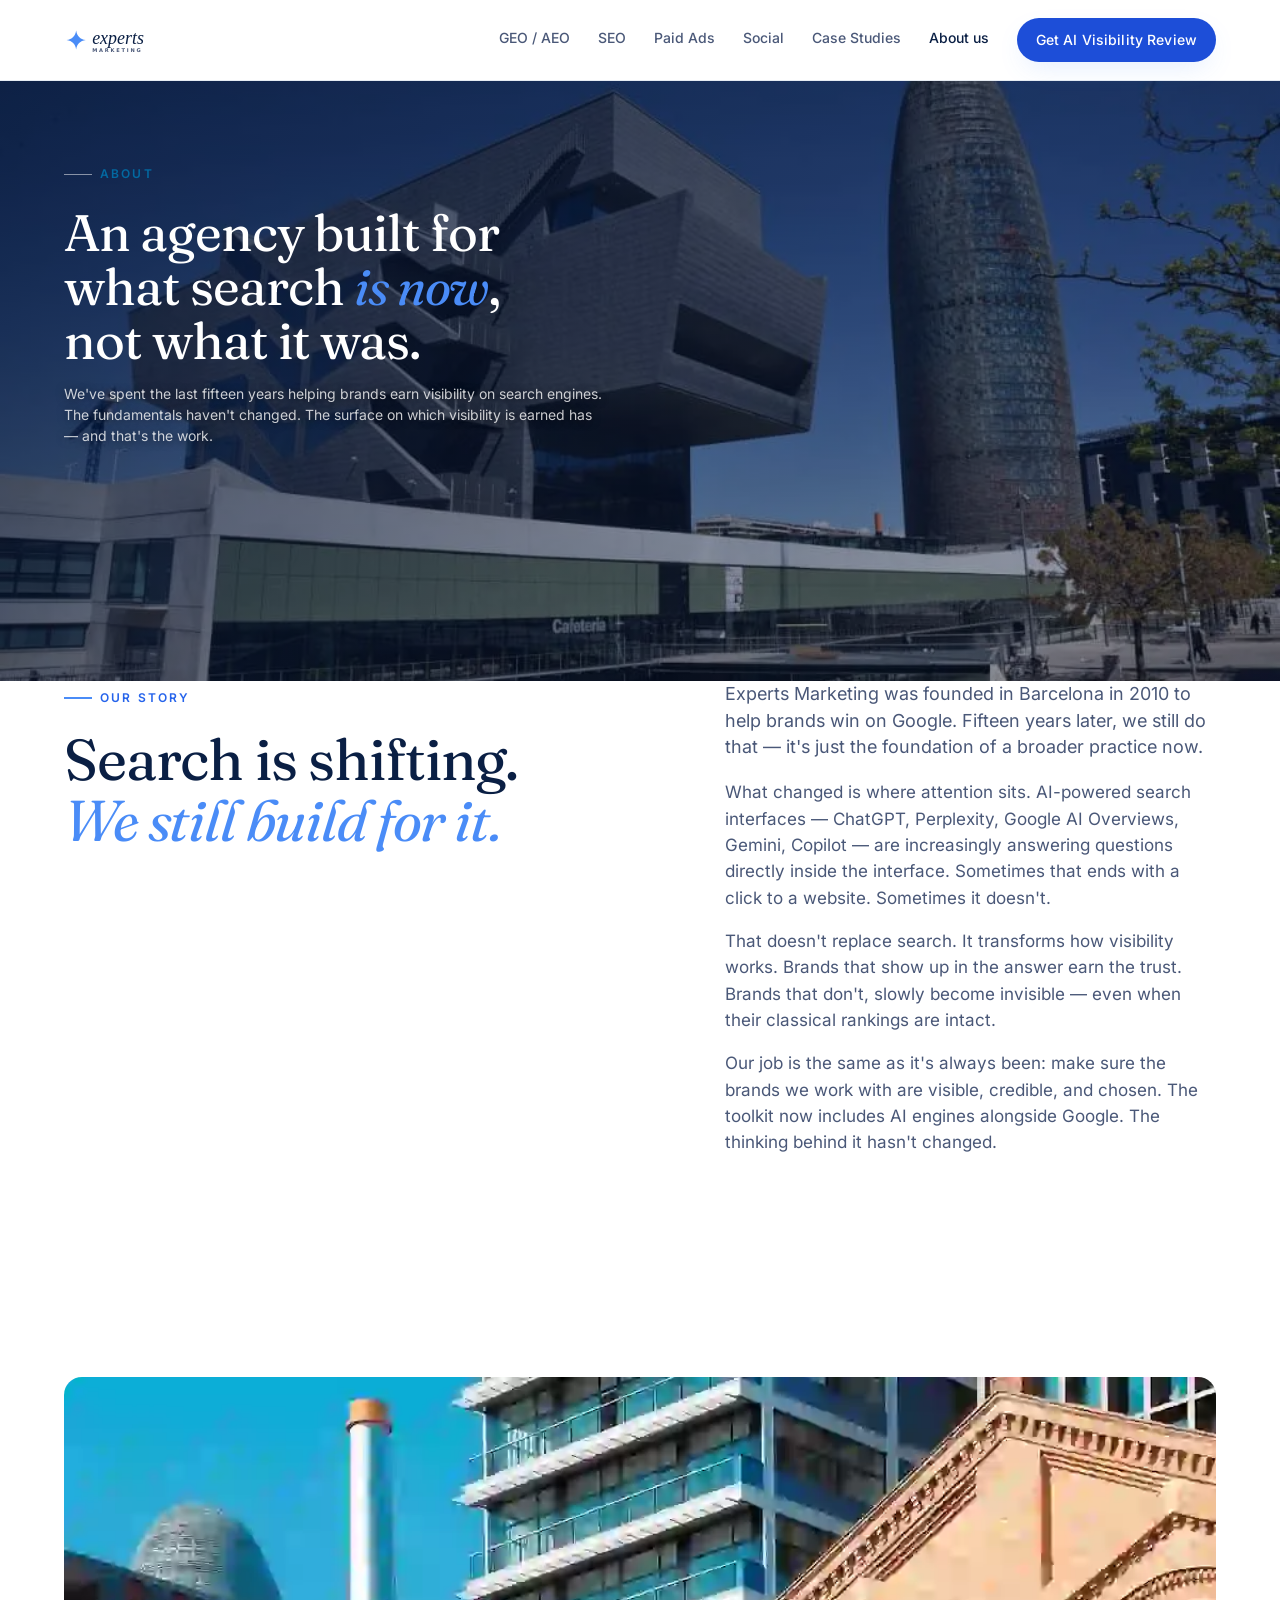
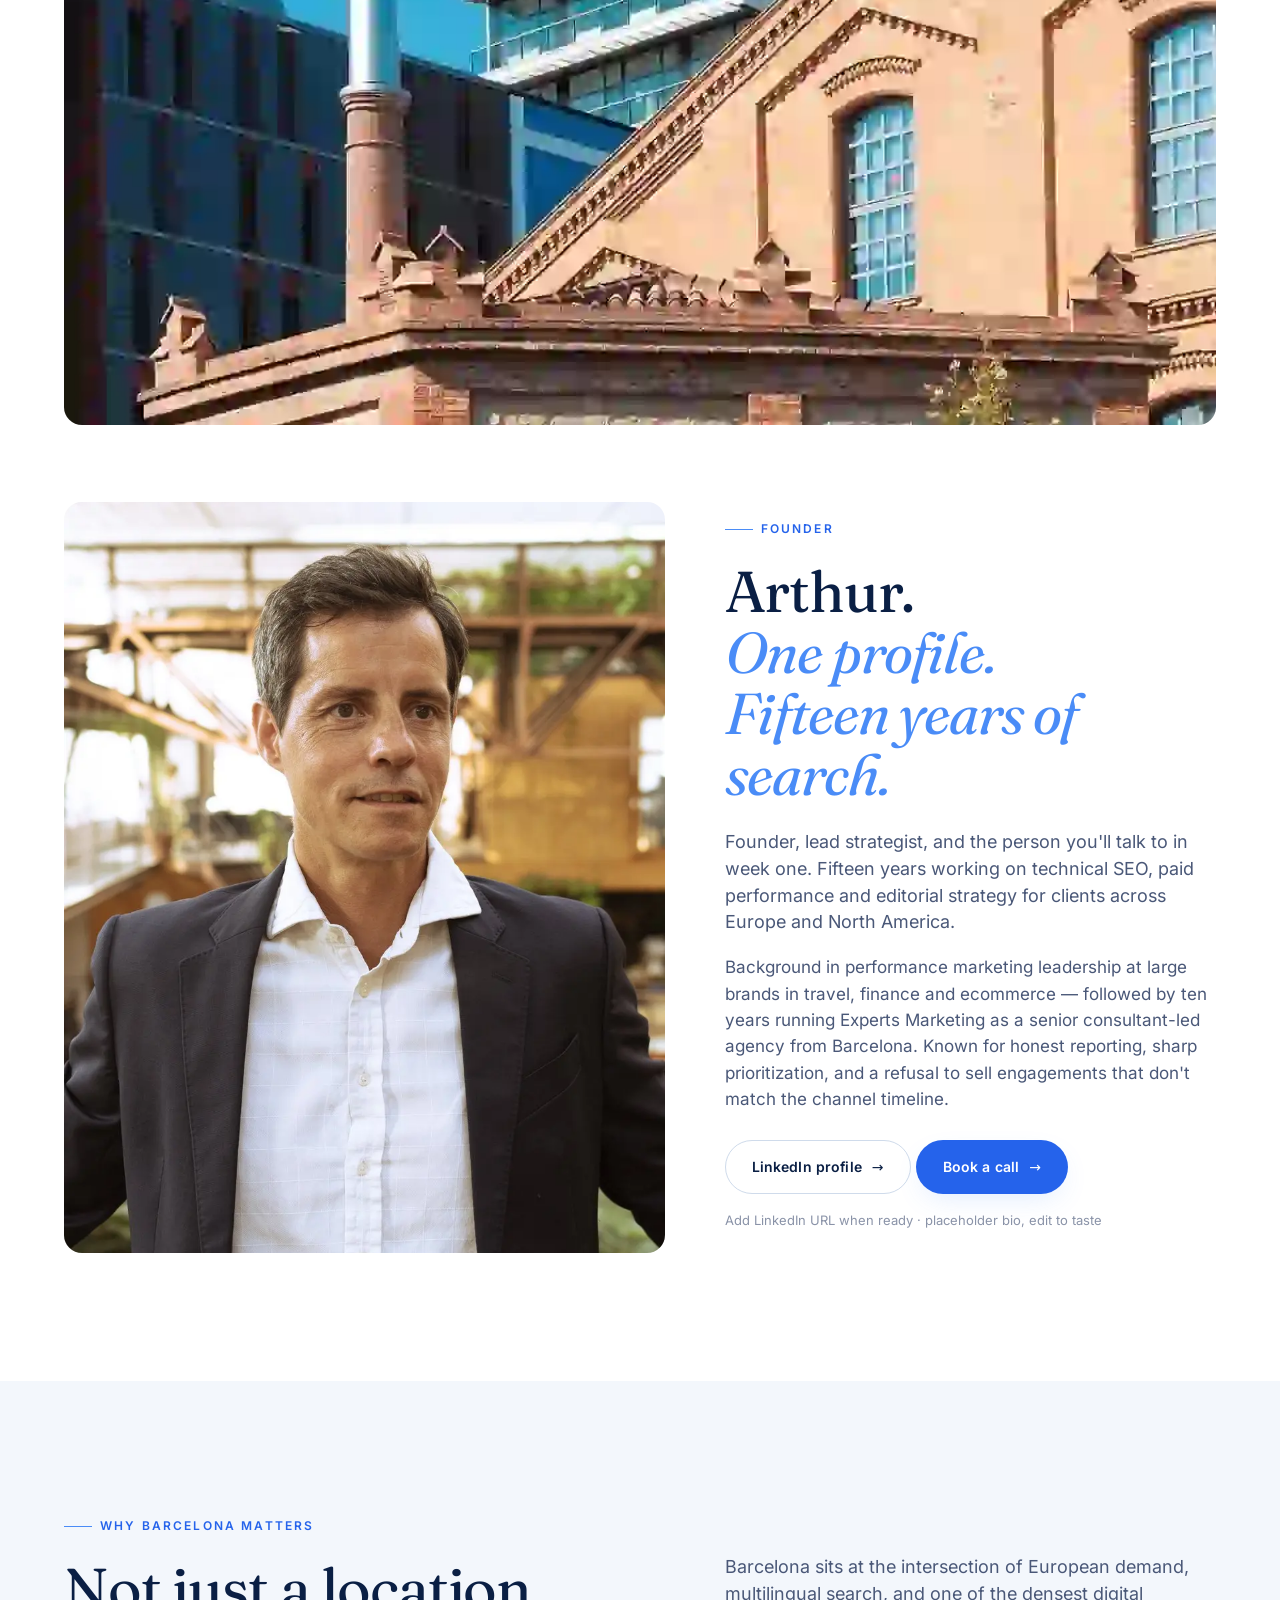
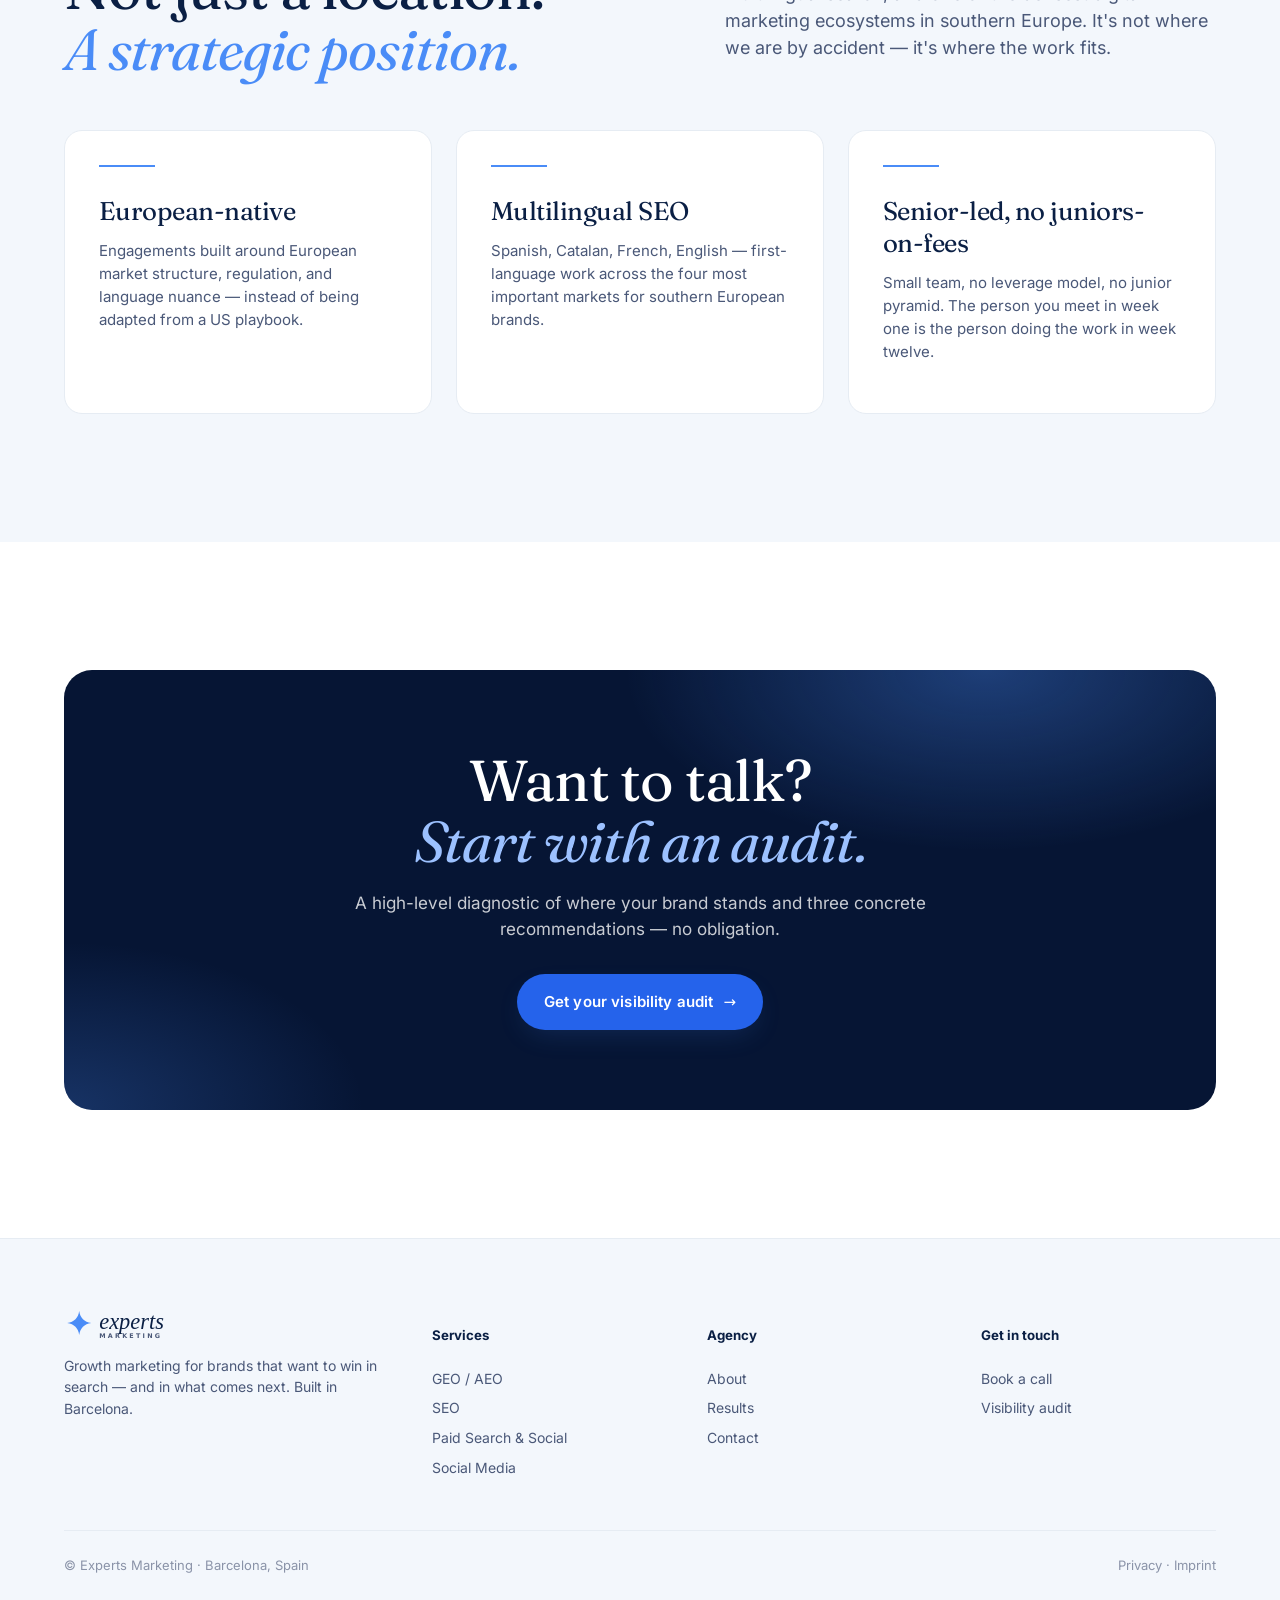
==== commit 800699eb: "Standardize header nav across all pages, GEO/AEO before SEO Header nav links, order, and CTA text ha" ====
--- a/about.html
+++ b/about.html
@@ -19,13 +19,13 @@
         <img src="assets/images/logo.svg" alt="Experts Marketing" />
       </a>
       <nav class="nav-links">
+        <a href="services/geo-aeo.html">GEO / AEO</a>
         <a href="services/seo.html">SEO</a>
-        <a href="services/geo-aeo.html">GEO / AEO</a>
-        <a href="services/paid-search-social.html">Paid</a>
+        <a href="services/paid-search-social.html">Paid Ads</a>
         <a href="services/social-media.html">Social</a>
-        <a href="results.html">Results</a>
-        <a class="active" href="about.html">About</a>
-        <a class="btn btn-primary nav-cta" href="contact.html">Talk to us</a>
+        <a href="results.html">Case Studies</a>
+        <a class="active" href="about.html">About us</a>
+        <a class="btn btn-primary nav-cta" href="contact.html">Get AI Visibility Review</a>
       </nav>
       <button class="nav-burger" type="button"
               aria-label="Open menu" aria-expanded="false" aria-controls="mobile-menu">
@@ -187,8 +187,8 @@
         <div>
           <h5>Services</h5>
           <ul>
+            <li><a href="services/geo-aeo.html">GEO / AEO</a></li>
             <li><a href="services/seo.html">SEO</a></li>
-            <li><a href="services/geo-aeo.html">GEO / AEO</a></li>
             <li><a href="services/paid-search-social.html">Paid Search &amp; Social</a></li>
             <li><a href="services/social-media.html">Social Media</a></li>
           </ul>
--- a/assets/styles.css
+++ b/assets/styles.css
@@ -810,12 +810,18 @@
 .kpi-link {
   display: inline-block;
   margin-top: 12px;
-  font-size: 13px;
+  font-size: 16px;
   font-weight: 600;
   color: var(--accent);
   text-decoration: none;
 }
 .kpi-link:hover { text-decoration: underline; }
+
+/* ---------- KPI link — centered variant (GEO/AEO + SEO case-study links) ---------- */
+.kpi-link-center {
+  display: block;
+  text-align: center;
+}
 
 /* ---------- Footer LinkedIn link ---------- */
 .footer-linkedin {
@@ -1033,4 +1039,20 @@
 }
 .hero .eyebrow {
   color: #0369a1 !important; /* Un azzurro scuro che si legge perfettamente sullo sfondo della hero */
-}+}
+
+/* ============================================================
+   Batch 1 — Iteration 3 quick wins
+   ============================================================ */
+/* SEO page: keep "SEO Content Optimization" title on one line so its
+   list aligns with the other two service columns. */
+.card-title-fit {
+  white-space: nowrap;
+  font-size: clamp(16px, 1.6vw, 24px);
+}
+
+/* GEO/AEO page: reduce the gap between the KPI block and the
+   "OUR GEO SERVICES" section below it. */
+.geo-kpi-section {
+  padding-bottom: clamp(30px, 4vw, 50px);
+}
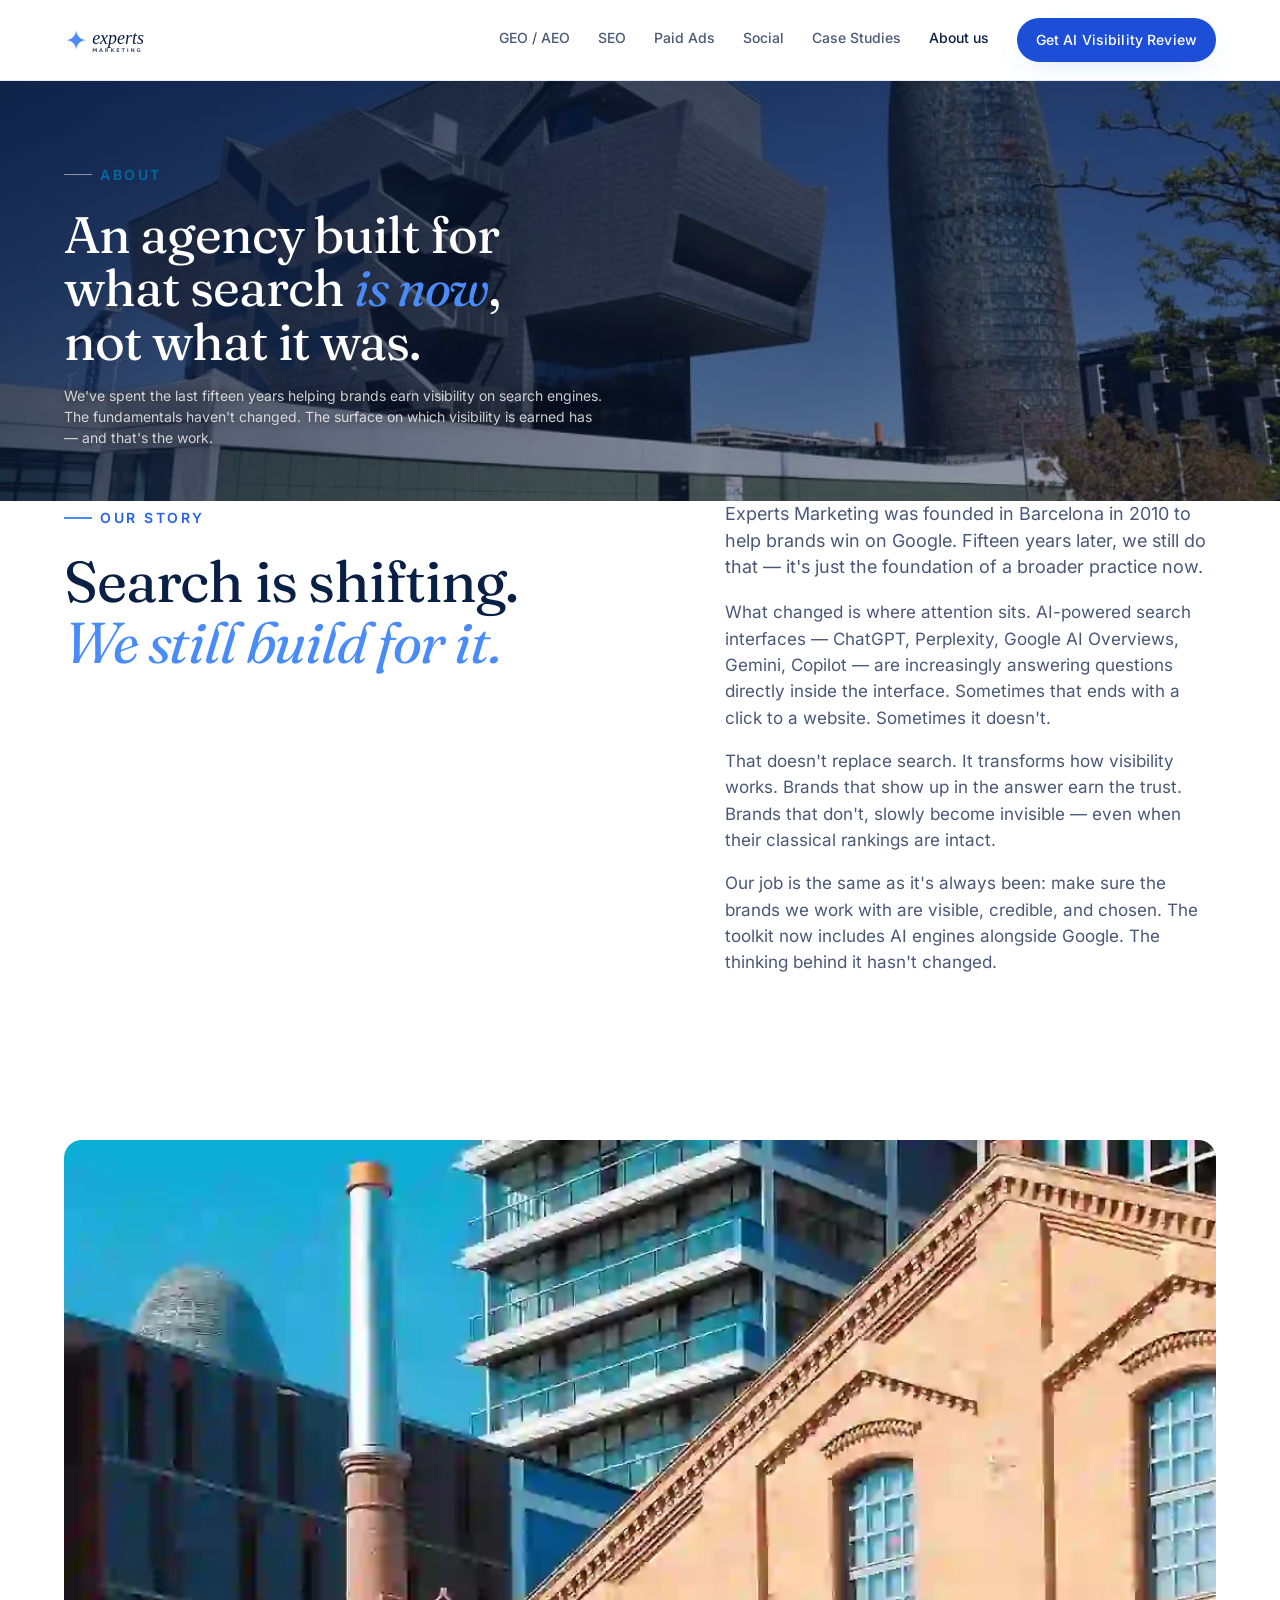
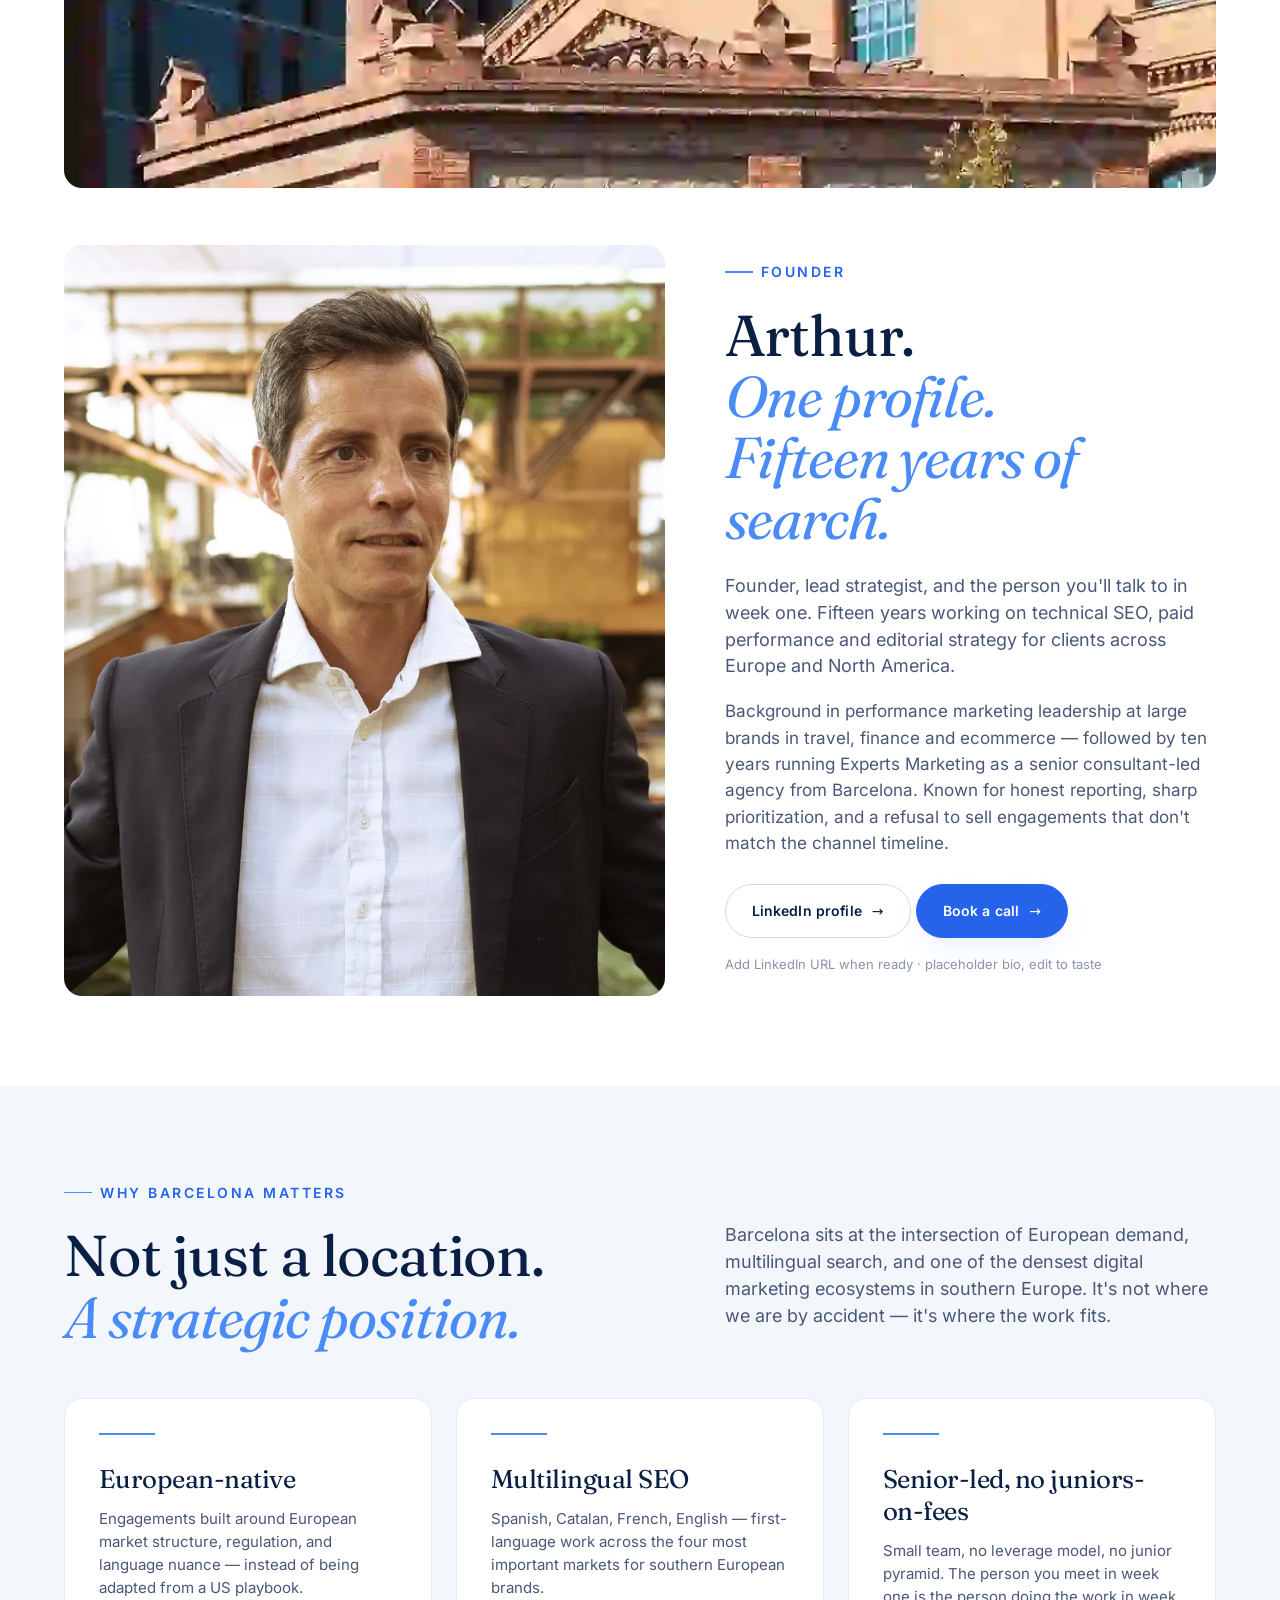
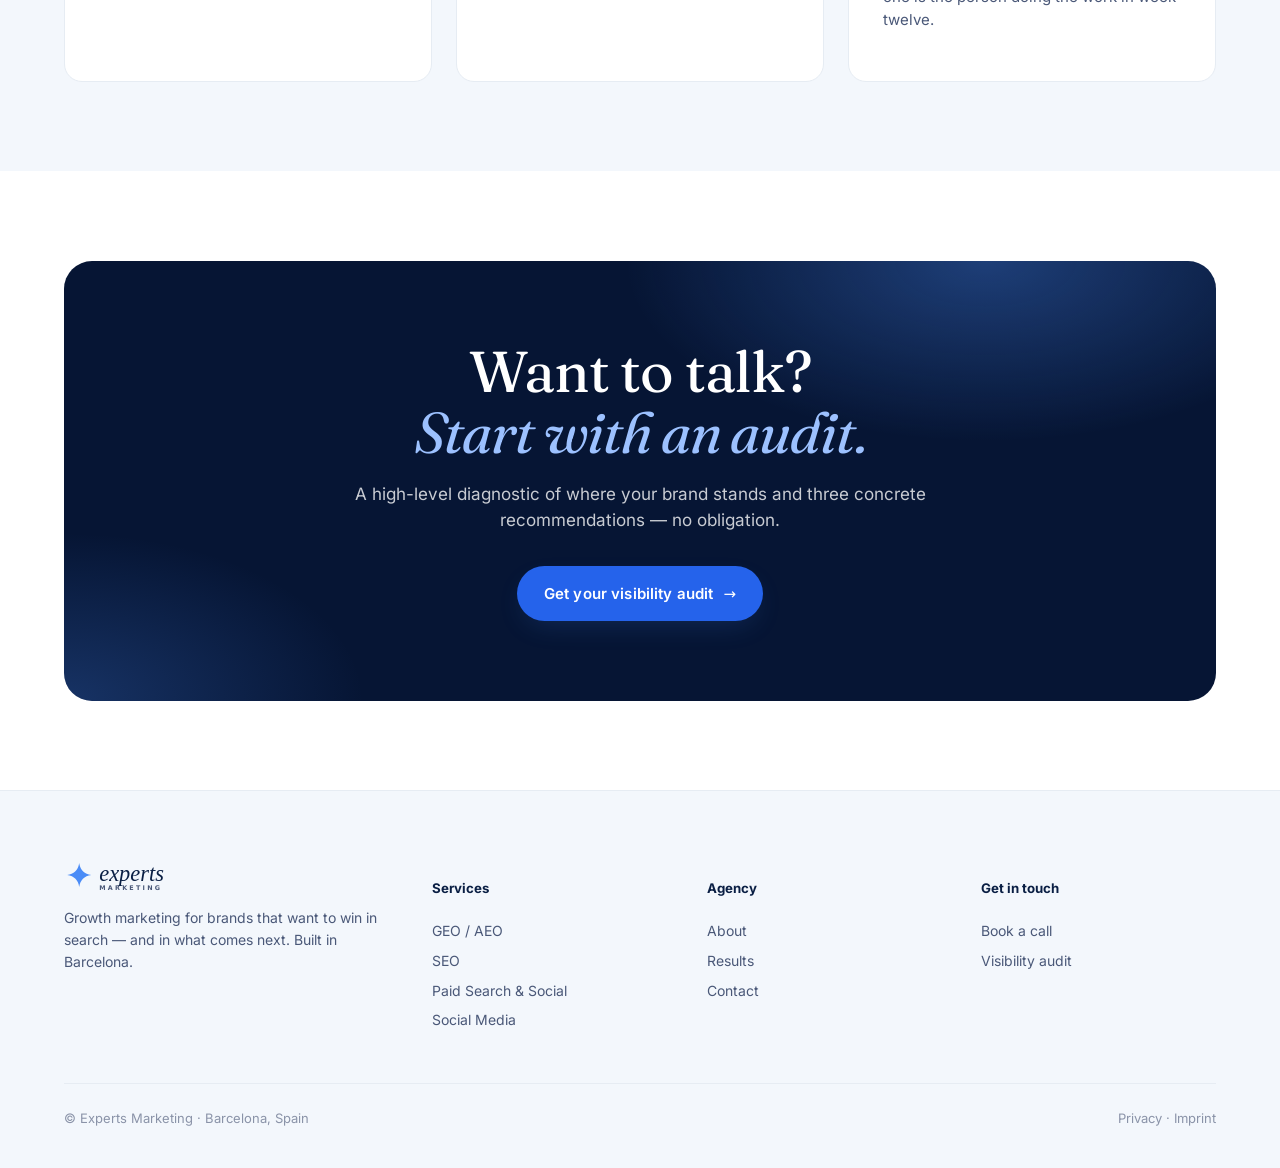
==== commit c5ef9628: "Add Google Tag Manager container GTM-5XZ8778 to all pages Install the official GTM snippet on all 9 " ====
--- a/about.html
+++ b/about.html
@@ -2,6 +2,13 @@
 <html lang="en">
 <head>
   <meta charset="utf-8" />
+  <!-- Google Tag Manager -->
+  <script>(function(w,d,s,l,i){w[l]=w[l]||[];w[l].push({'gtm.start':
+  new Date().getTime(),event:'gtm.js'});var f=d.getElementsByTagName(s)[0],
+  j=d.createElement(s),dl=l!='dataLayer'?'&l='+l:'';j.async=true;j.src=
+  'https://www.googletagmanager.com/gtm.js?id='+i+dl;f.parentNode.insertBefore(j,f);
+  })(window,document,'script','dataLayer','GTM-5XZ8778');</script>
+  <!-- End Google Tag Manager -->
   <meta name="viewport" content="width=device-width, initial-scale=1" />
   <link rel="icon" type="image/svg+xml" href="assets/images/favicon.svg" />
   <title>About — Experts Marketing</title>
@@ -12,6 +19,10 @@
   <link rel="stylesheet" href="assets/styles.css" />
 </head>
 <body>
+<!-- Google Tag Manager (noscript) -->
+<noscript><iframe src="https://www.googletagmanager.com/ns.html?id=GTM-5XZ8778"
+height="0" width="0" style="display:none;visibility:hidden"></iframe></noscript>
+<!-- End Google Tag Manager (noscript) -->
 
   <header class="nav">
     <div class="nav-inner">
--- a/assets/styles.css
+++ b/assets/styles.css
@@ -181,7 +181,7 @@
   align-items: center;
   gap: 8px;
   font-family: var(--font-sans);
-  font-size: 12px;
+  font-size: 14px;
   font-weight: 600;
   letter-spacing: 0.18em;
   text-transform: uppercase;
@@ -198,8 +198,8 @@
 
 /* ---------- Layout ---------- */
 .container { max-width: var(--max); margin: 0 auto; padding: 0 var(--pad); }
-section { padding: clamp(80px, 10vw, 140px) 0; }
-.section-tight { padding: clamp(50px, 6vw, 90px) 0; }
+section { padding: clamp(56px, 7vw, 100px) 0; }
+.section-tight { padding: clamp(36px, 4.5vw, 64px) 0; }
 
 .grid { display: grid; gap: 24px; }
 .grid-2 { grid-template-columns: repeat(2, 1fr); }
@@ -278,7 +278,7 @@
   padding: clamp(90px, 12vw, 170px) 0 clamp(70px, 9vw, 120px);
   position: relative;
   overflow: hidden;
-  min-height: 600px;
+  min-height: 420px;
 }
 
 /* Carosello: stack di slide in assoluto dietro il testo */
@@ -409,6 +409,10 @@
 .card h3 { margin-bottom: 12px; }
 .card p { font-size: 15px; }
 
+/* Anchor-linked case-study cards stop clear of the sticky nav (82px) plus
+   roughly 1cm of breathing room, so the top of the card is visible on arrival. */
+.card[id^="case-"] { scroll-margin-top: 120px; }
+
 .service-card {
   display: flex; flex-direction: column;
   min-height: 280px;
@@ -480,6 +484,7 @@
   color: var(--ink-mute); font-weight: 600;
 }
 .kpi .desc { margin-top: 14px; font-size: 15px; color: var(--ink-soft); }
+.kpi .desc strong { color: var(--ink); font-weight: 600; }
 
 /* ---------- Logos strip ---------- */
 .logos {
@@ -686,6 +691,25 @@
 }
 .step p { font-size: 15px; margin: 0; }
 
+/* ---------- Icon list (arrow marker) ---------- */
+.icon-list {
+  list-style: none;
+  margin: 0;
+  padding: 0;
+}
+.icon-list li {
+  display: flex;
+  align-items: flex-start;
+  gap: 8px;
+  padding: 4px 0;
+}
+.icon-list li::before {
+  content: "\2192";
+  color: var(--accent-deep);
+  font-weight: 600;
+  flex-shrink: 0;
+}
+
 /* ---------- Footer ---------- */
 .footer {
   border-top: 1px solid var(--line);
@@ -810,7 +834,7 @@
 .kpi-link {
   display: inline-block;
   margin-top: 12px;
-  font-size: 16px;
+  font-size: 18px;
   font-weight: 600;
   color: var(--accent);
   text-decoration: none;
@@ -988,7 +1012,7 @@
    Hero glassmorphism box — compact desktop fit (v2)
    ============================================================ */
 .hero {
-  min-height: 600px;
+  min-height: 420px;
   padding: clamp(40px, 6vw, 80px) 0 clamp(30px, 4vw, 60px);
 }
 .hero h1 {
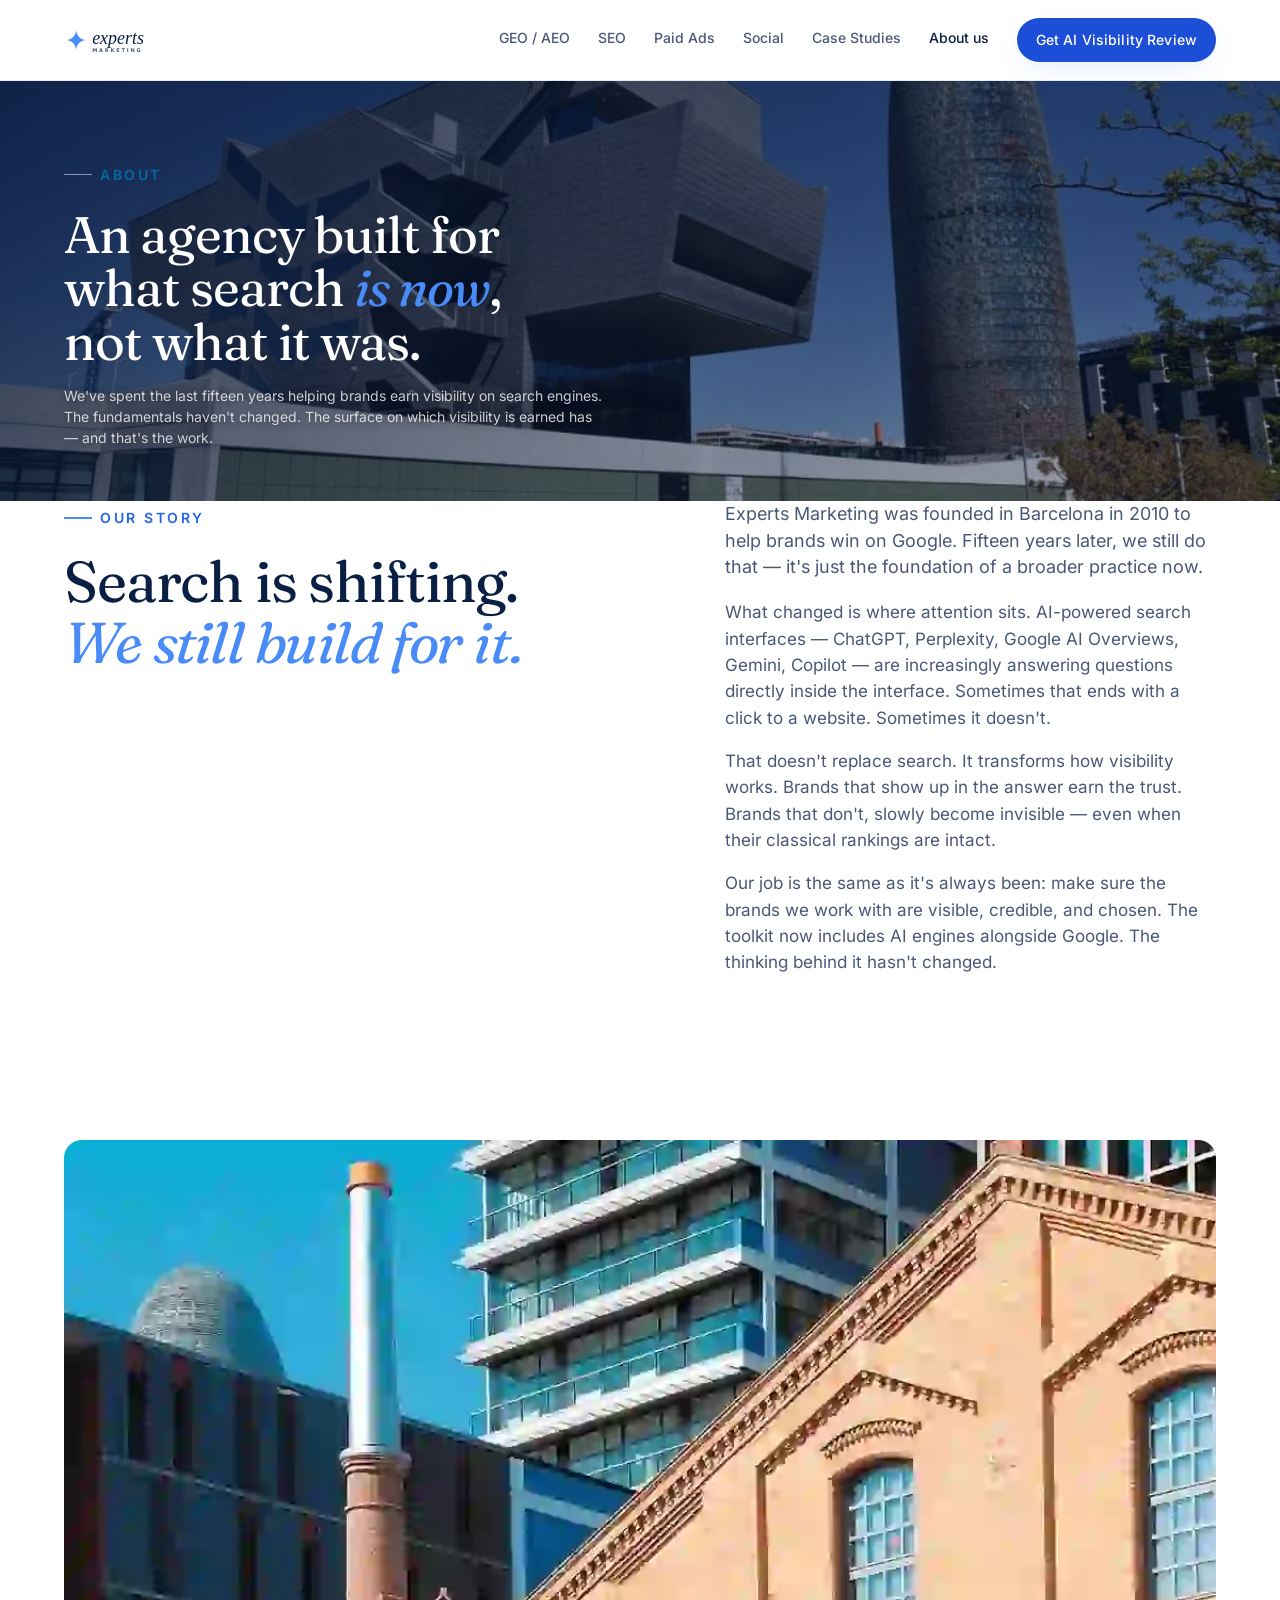
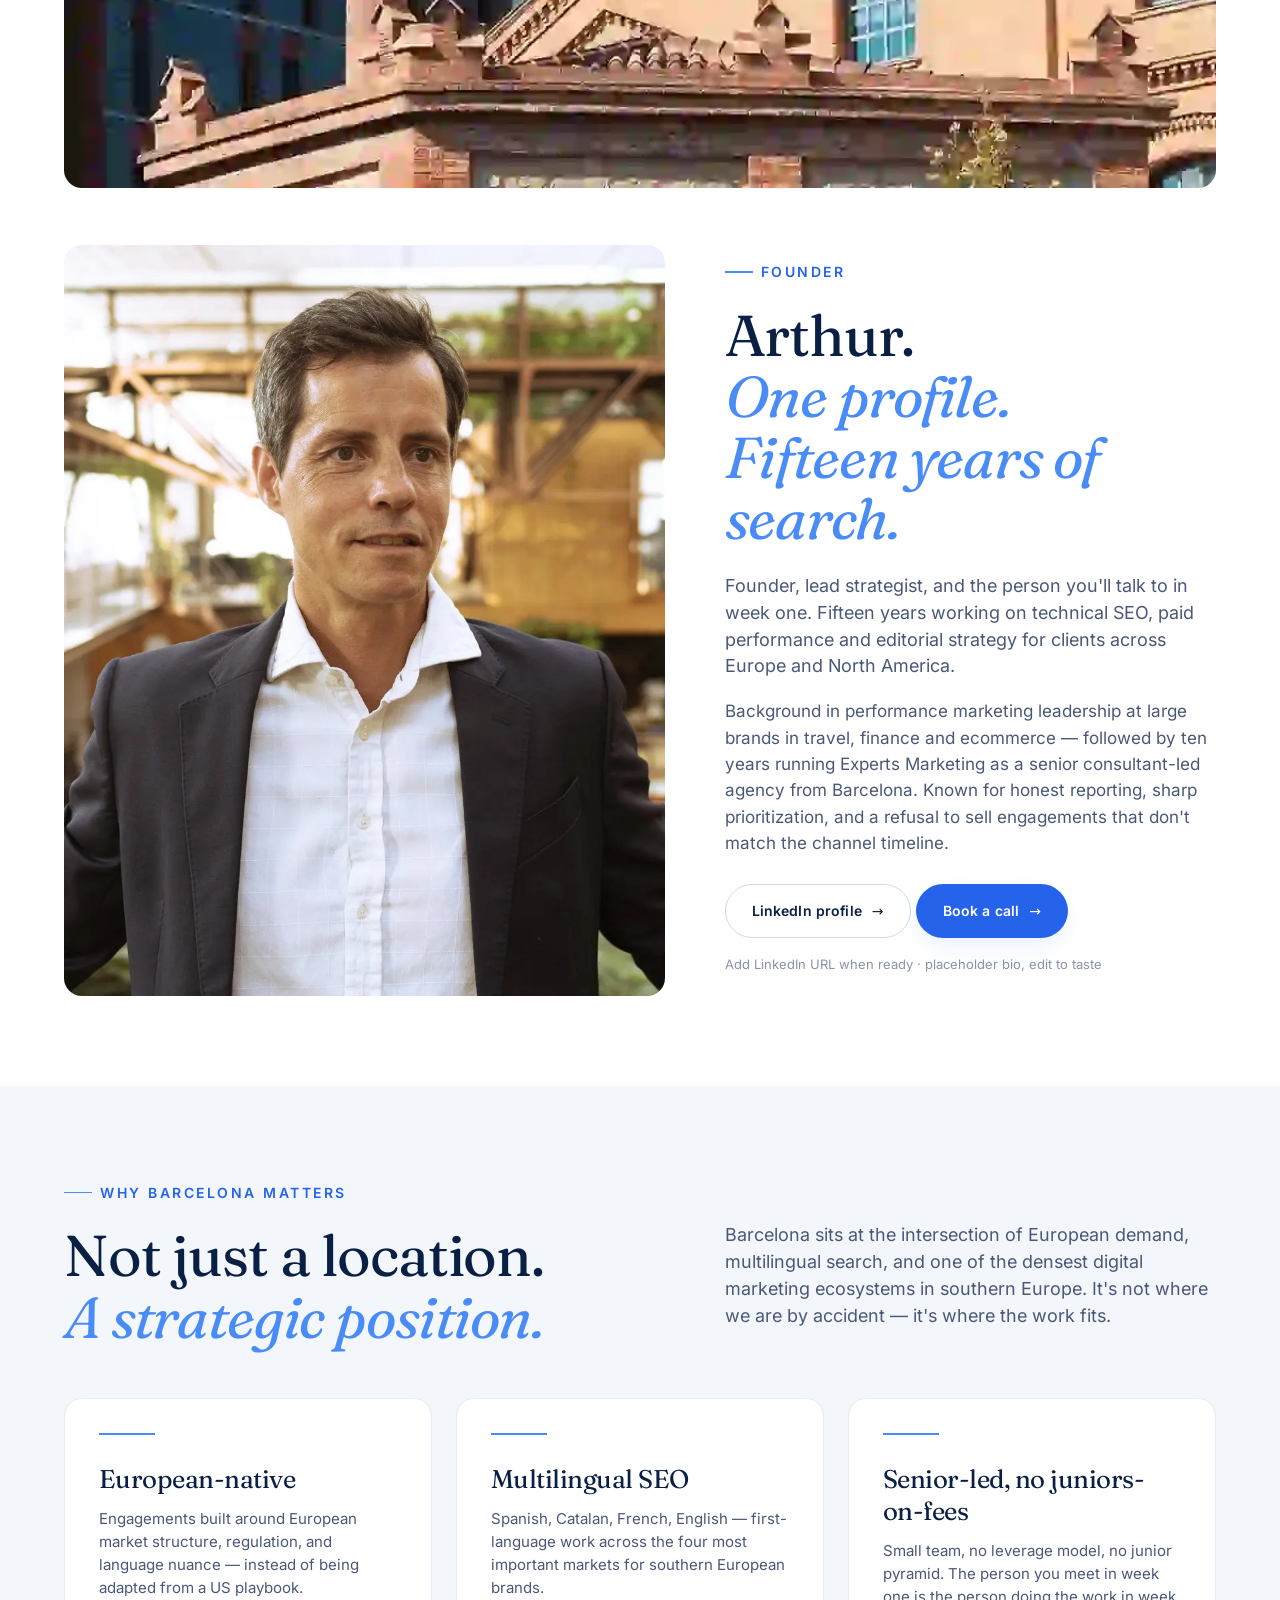
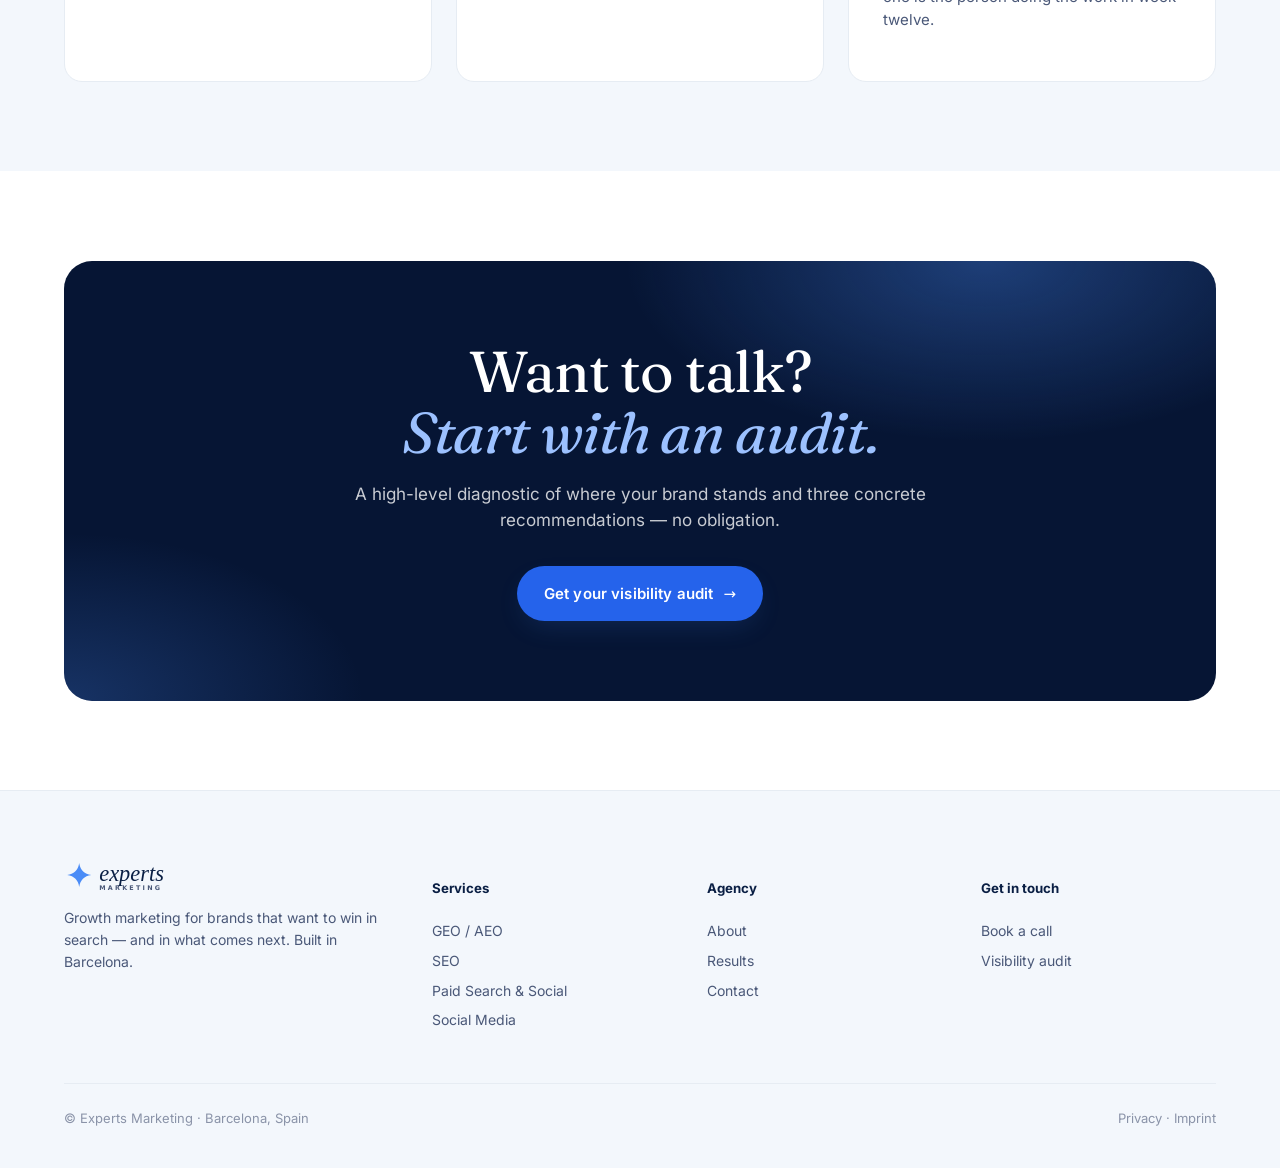
==== commit cc583a57: "Optimize Core Web Vitals: font discovery, GTM deferral, hero images Measured on the live site at a 3" ====
--- a/about.html
+++ b/about.html
@@ -2,20 +2,27 @@
 <html lang="en">
 <head>
   <meta charset="utf-8" />
-  <!-- Google Tag Manager -->
-  <script>(function(w,d,s,l,i){w[l]=w[l]||[];w[l].push({'gtm.start':
-  new Date().getTime(),event:'gtm.js'});var f=d.getElementsByTagName(s)[0],
-  j=d.createElement(s),dl=l!='dataLayer'?'&l='+l:'';j.async=true;j.src=
-  'https://www.googletagmanager.com/gtm.js?id='+i+dl;f.parentNode.insertBefore(j,f);
+  <!-- Google Tag Manager (loaded after page load / on first interaction) -->
+  <script>(function(w,d,s,l,i){
+  w[l]=w[l]||[];w[l].push({'gtm.start':new Date().getTime(),event:'gtm.js'});
+  var done=false;
+  function load(){if(done)return;done=true;
+    var f=d.getElementsByTagName(s)[0],j=d.createElement(s),dl=l!='dataLayer'?'&l='+l:'';
+    j.async=true;j.src='https://www.googletagmanager.com/gtm.js?id='+i+dl;
+    f.parentNode.insertBefore(j,f);}
+  function schedule(){'requestIdleCallback' in w?w.requestIdleCallback(load,{timeout:2500}):setTimeout(load,1500);}
+  ['scroll','pointerdown','keydown','touchstart'].forEach(function(e){
+    w.addEventListener(e,load,{passive:true,once:true});});
+  d.readyState==='complete'?schedule():w.addEventListener('load',schedule);
   })(window,document,'script','dataLayer','GTM-5XZ8778');</script>
   <!-- End Google Tag Manager -->
   <meta name="viewport" content="width=device-width, initial-scale=1" />
   <link rel="icon" type="image/svg+xml" href="assets/images/favicon.svg" />
   <title>About — Experts Marketing</title>
   <meta name="description" content="An agency built for what search is now — not what it was. Built in Barcelona by Arthur." />
-  <link rel="preconnect" href="https://fonts.googleapis.com">
-  <link rel="preconnect" href="https://fonts.gstatic.com" crossorigin>
-  <link href="https://fonts.googleapis.com/css2?family=Fraunces:ital,opsz,wght@0,9..144,400;0,9..144,500;0,9..144,600;1,9..144,400;1,9..144,500&family=Inter:wght@400;500;600;700&display=swap" rel="stylesheet">
+  <link rel="preload" href="assets/fonts/inter-v20-latin-regular.woff2" as="font" type="font/woff2" crossorigin>
+  <link rel="preload" href="assets/fonts/fraunces-v38-latin-regular.woff2" as="font" type="font/woff2" crossorigin>
+  <style>@font-face{font-family:'Fraunces';font-style:normal;font-weight:400;font-display:swap;src:url('assets/fonts/fraunces-v38-latin-regular.woff2') format('woff2')}@font-face{font-family:'Fraunces';font-style:italic;font-weight:400;font-display:swap;src:url('assets/fonts/fraunces-v38-latin-italic.woff2') format('woff2')}@font-face{font-family:'Fraunces';font-style:normal;font-weight:500;font-display:swap;src:url('assets/fonts/fraunces-v38-latin-500.woff2') format('woff2')}@font-face{font-family:'Fraunces';font-style:italic;font-weight:500;font-display:swap;src:url('assets/fonts/fraunces-v38-latin-500italic.woff2') format('woff2')}@font-face{font-family:'Fraunces';font-style:normal;font-weight:600;font-display:swap;src:url('assets/fonts/fraunces-v38-latin-600.woff2') format('woff2')}@font-face{font-family:'Fraunces';font-style:italic;font-weight:600;font-display:swap;src:url('assets/fonts/fraunces-v38-latin-600italic.woff2') format('woff2')}@font-face{font-family:'Inter';font-style:normal;font-weight:400;font-display:swap;src:url('assets/fonts/inter-v20-latin-regular.woff2') format('woff2')}@font-face{font-family:'Inter';font-style:italic;font-weight:400;font-display:swap;src:url('assets/fonts/inter-v20-latin-italic.woff2') format('woff2')}@font-face{font-family:'Inter';font-style:normal;font-weight:500;font-display:swap;src:url('assets/fonts/inter-v20-latin-500.woff2') format('woff2')}@font-face{font-family:'Inter';font-style:italic;font-weight:500;font-display:swap;src:url('assets/fonts/inter-v20-latin-500italic.woff2') format('woff2')}@font-face{font-family:'Inter';font-style:normal;font-weight:600;font-display:swap;src:url('assets/fonts/inter-v20-latin-600.woff2') format('woff2')}@font-face{font-family:'Inter';font-style:italic;font-weight:600;font-display:swap;src:url('assets/fonts/inter-v20-latin-600italic.woff2') format('woff2')}@font-face{font-family:'Inter';font-style:normal;font-weight:700;font-display:swap;src:url('assets/fonts/inter-v20-latin-700.woff2') format('woff2')}@font-face{font-family:'Inter';font-style:italic;font-weight:700;font-display:swap;src:url('assets/fonts/inter-v20-latin-700italic.woff2') format('woff2')}</style>
   <link rel="stylesheet" href="assets/styles.css" />
 </head>
 <body>
--- a/assets/styles.css
+++ b/assets/styles.css
@@ -2,118 +2,8 @@
    Experts Marketing — design system
    White + light blue theme (AI Media Group inspired)
    ============================================================ */
-/* fraunces-regular - latin */
-@font-face {
-  font-display: swap; /* Check https://developer.mozilla.org/en-US/docs/Web/CSS/@font-face/font-display for other options. */
-  font-family: 'Fraunces';
-  font-style: normal;
-  font-weight: 400;
-  src: url('fonts/fraunces-v38-latin-regular.woff2') format('woff2'); /* Chrome 36+, Opera 23+, Firefox 39+, Safari 12+, iOS 10+ */
-}
-/* fraunces-italic - latin */
-@font-face {
-  font-display: swap; /* Check https://developer.mozilla.org/en-US/docs/Web/CSS/@font-face/font-display for other options. */
-  font-family: 'Fraunces';
-  font-style: italic;
-  font-weight: 400;
-  src: url('fonts/fraunces-v38-latin-italic.woff2') format('woff2'); /* Chrome 36+, Opera 23+, Firefox 39+, Safari 12+, iOS 10+ */
-}
-/* fraunces-500 - latin */
-@font-face {
-  font-display: swap; /* Check https://developer.mozilla.org/en-US/docs/Web/CSS/@font-face/font-display for other options. */
-  font-family: 'Fraunces';
-  font-style: normal;
-  font-weight: 500;
-  src: url('fonts/fraunces-v38-latin-500.woff2') format('woff2'); /* Chrome 36+, Opera 23+, Firefox 39+, Safari 12+, iOS 10+ */
-}
-/* fraunces-500italic - latin */
-@font-face {
-  font-display: swap; /* Check https://developer.mozilla.org/en-US/docs/Web/CSS/@font-face/font-display for other options. */
-  font-family: 'Fraunces';
-  font-style: italic;
-  font-weight: 500;
-  src: url('fonts/fraunces-v38-latin-500italic.woff2') format('woff2'); /* Chrome 36+, Opera 23+, Firefox 39+, Safari 12+, iOS 10+ */
-}
-/* fraunces-600 - latin */
-@font-face {
-  font-display: swap; /* Check https://developer.mozilla.org/en-US/docs/Web/CSS/@font-face/font-display for other options. */
-  font-family: 'Fraunces';
-  font-style: normal;
-  font-weight: 600;
-  src: url('fonts/fraunces-v38-latin-600.woff2') format('woff2'); /* Chrome 36+, Opera 23+, Firefox 39+, Safari 12+, iOS 10+ */
-}
-/* fraunces-600italic - latin */
-@font-face {
-  font-display: swap; /* Check https://developer.mozilla.org/en-US/docs/Web/CSS/@font-face/font-display for other options. */
-  font-family: 'Fraunces';
-  font-style: italic;
-  font-weight: 600;
-  src: url('fonts/fraunces-v38-latin-600italic.woff2') format('woff2'); /* Chrome 36+, Opera 23+, Firefox 39+, Safari 12+, iOS 10+ */
-}
-/* inter-regular - latin */
-@font-face {
-  font-display: swap; /* Check https://developer.mozilla.org/en-US/docs/Web/CSS/@font-face/font-display for other options. */
-  font-family: 'Inter';
-  font-style: normal;
-  font-weight: 400;
-  src: url('fonts/inter-v20-latin-regular.woff2') format('woff2'); /* Chrome 36+, Opera 23+, Firefox 39+, Safari 12+, iOS 10+ */
-}
-/* inter-italic - latin */
-@font-face {
-  font-display: swap; /* Check https://developer.mozilla.org/en-US/docs/Web/CSS/@font-face/font-display for other options. */
-  font-family: 'Inter';
-  font-style: italic;
-  font-weight: 400;
-  src: url('fonts/inter-v20-latin-italic.woff2') format('woff2'); /* Chrome 36+, Opera 23+, Firefox 39+, Safari 12+, iOS 10+ */
-}
-/* inter-500 - latin */
-@font-face {
-  font-display: swap; /* Check https://developer.mozilla.org/en-US/docs/Web/CSS/@font-face/font-display for other options. */
-  font-family: 'Inter';
-  font-style: normal;
-  font-weight: 500;
-  src: url('fonts/inter-v20-latin-500.woff2') format('woff2'); /* Chrome 36+, Opera 23+, Firefox 39+, Safari 12+, iOS 10+ */
-}
-/* inter-500italic - latin */
-@font-face {
-  font-display: swap; /* Check https://developer.mozilla.org/en-US/docs/Web/CSS/@font-face/font-display for other options. */
-  font-family: 'Inter';
-  font-style: italic;
-  font-weight: 500;
-  src: url('fonts/inter-v20-latin-500italic.woff2') format('woff2'); /* Chrome 36+, Opera 23+, Firefox 39+, Safari 12+, iOS 10+ */
-}
-/* inter-600 - latin */
-@font-face {
-  font-display: swap; /* Check https://developer.mozilla.org/en-US/docs/Web/CSS/@font-face/font-display for other options. */
-  font-family: 'Inter';
-  font-style: normal;
-  font-weight: 600;
-  src: url('fonts/inter-v20-latin-600.woff2') format('woff2'); /* Chrome 36+, Opera 23+, Firefox 39+, Safari 12+, iOS 10+ */
-}
-/* inter-600italic - latin */
-@font-face {
-  font-display: swap; /* Check https://developer.mozilla.org/en-US/docs/Web/CSS/@font-face/font-display for other options. */
-  font-family: 'Inter';
-  font-style: italic;
-  font-weight: 600;
-  src: url('fonts/inter-v20-latin-600italic.woff2') format('woff2'); /* Chrome 36+, Opera 23+, Firefox 39+, Safari 12+, iOS 10+ */
-}
-/* inter-700 - latin */
-@font-face {
-  font-display: swap; /* Check https://developer.mozilla.org/en-US/docs/Web/CSS/@font-face/font-display for other options. */
-  font-family: 'Inter';
-  font-style: normal;
-  font-weight: 700;
-  src: url('fonts/inter-v20-latin-700.woff2') format('woff2'); /* Chrome 36+, Opera 23+, Firefox 39+, Safari 12+, iOS 10+ */
-}
-/* inter-700italic - latin */
-@font-face {
-  font-display: swap; /* Check https://developer.mozilla.org/en-US/docs/Web/CSS/@font-face/font-display for other options. */
-  font-family: 'Inter';
-  font-style: italic;
-  font-weight: 700;
-  src: url('fonts/inter-v20-latin-700italic.woff2') format('woff2'); /* Chrome 36+, Opera 23+, Firefox 39+, Safari 12+, iOS 10+ */
-}
+/* Fonts: @font-face rules are inlined in each page's <head> so the
+   browser discovers them during HTML parse, not after this file loads. */
 :root {
   /* Color */
   --bg:           #ffffff;
